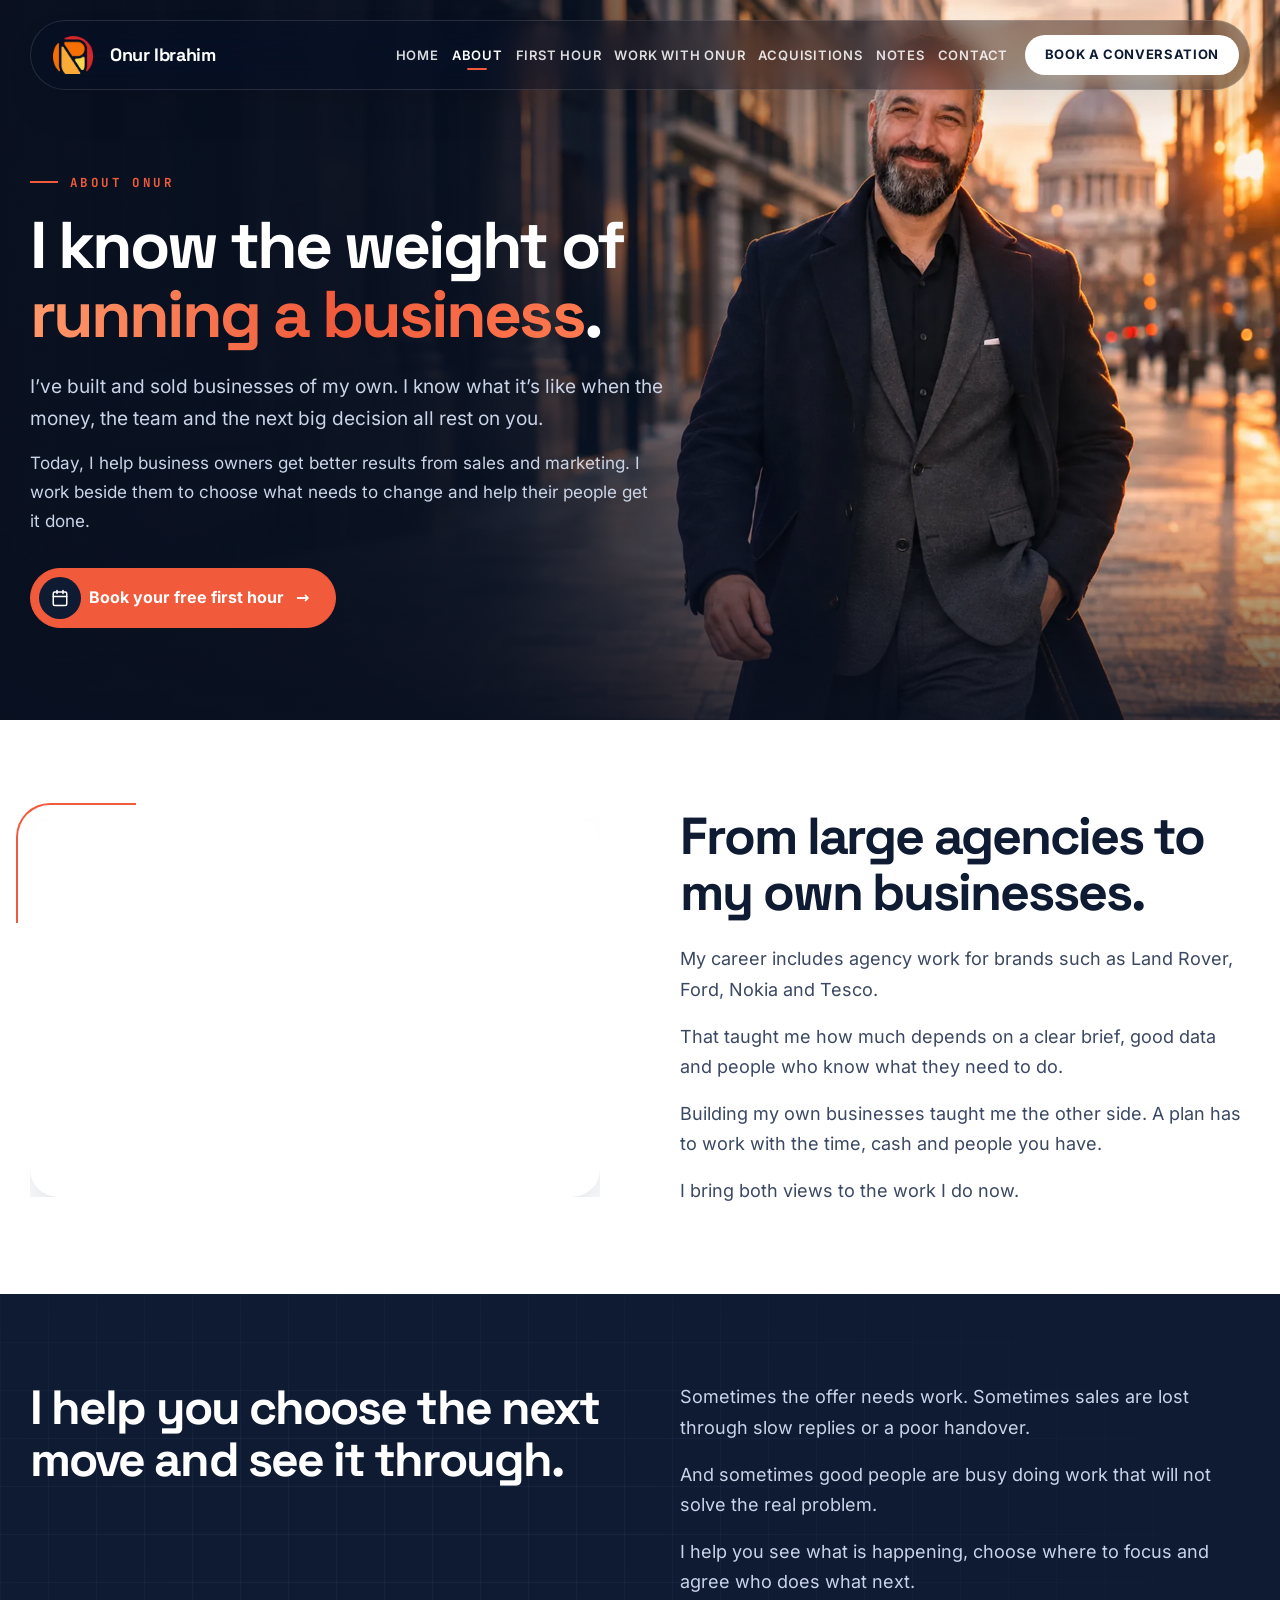
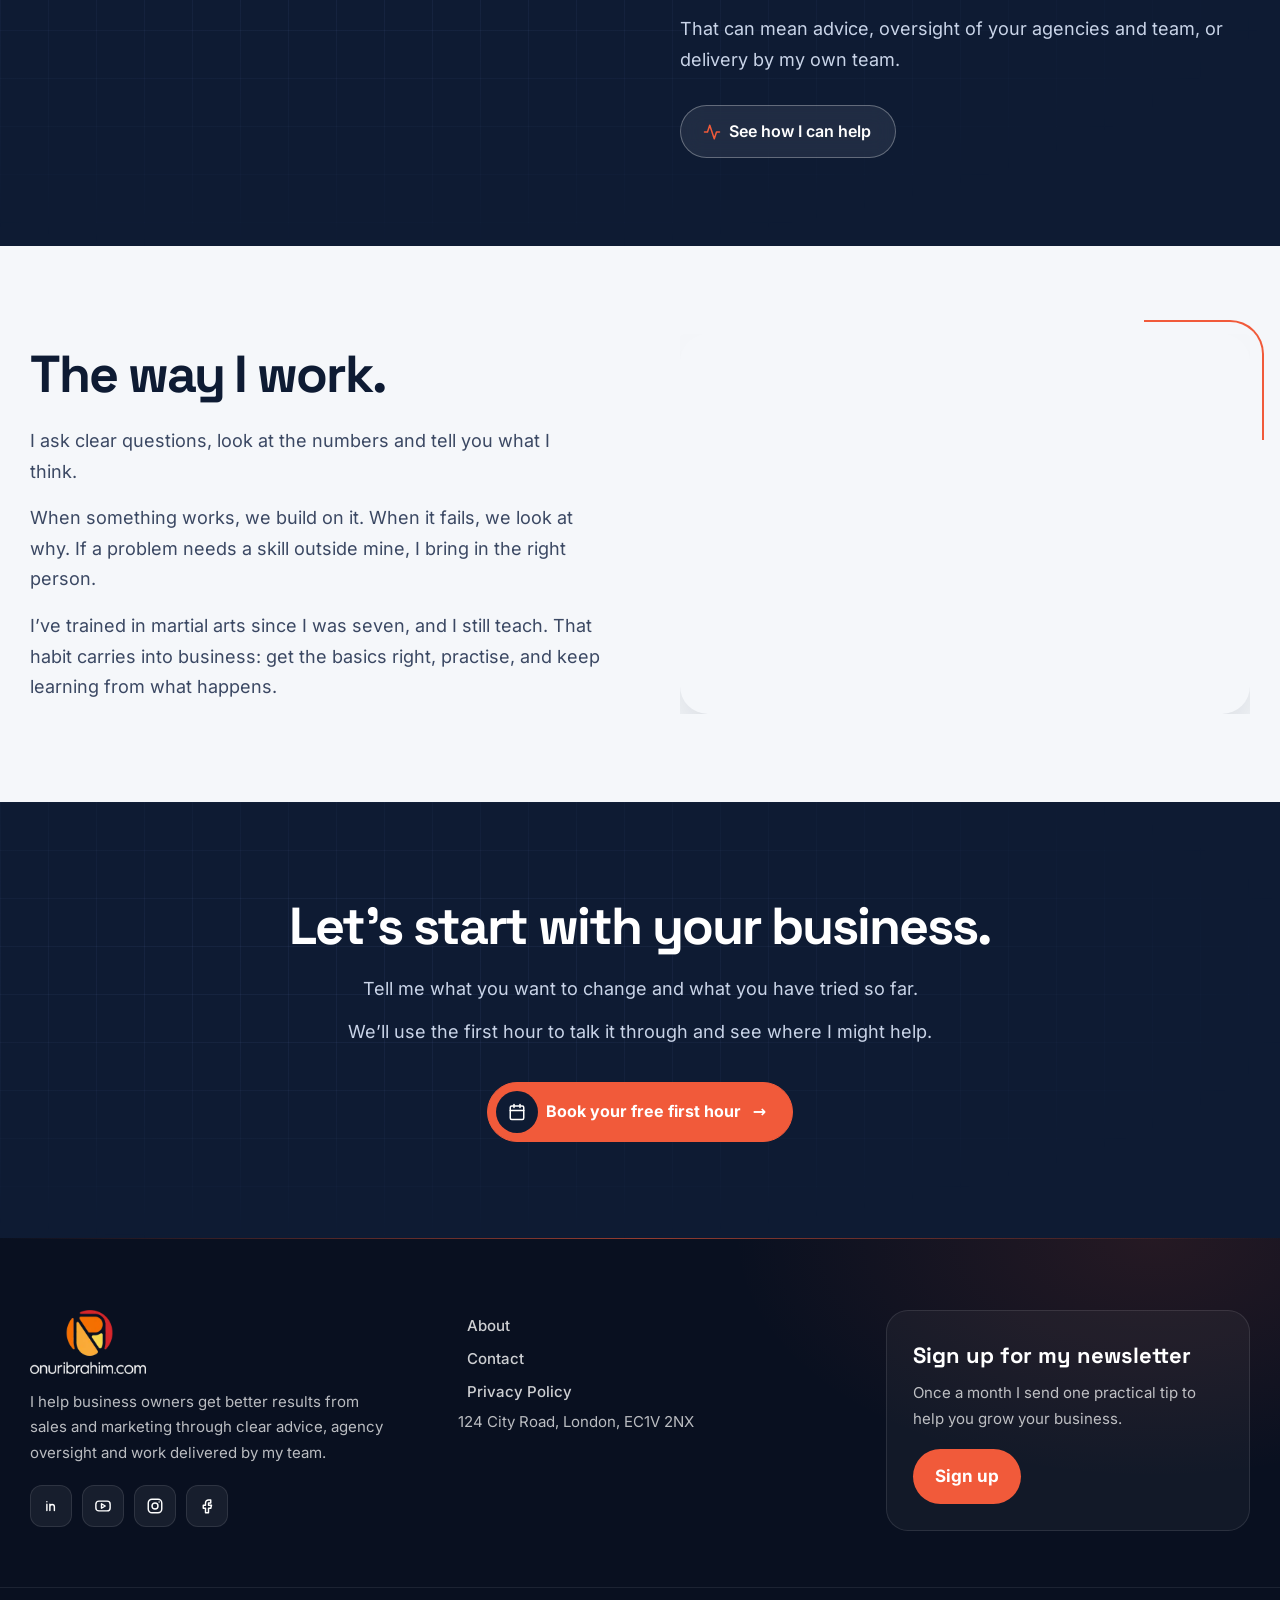
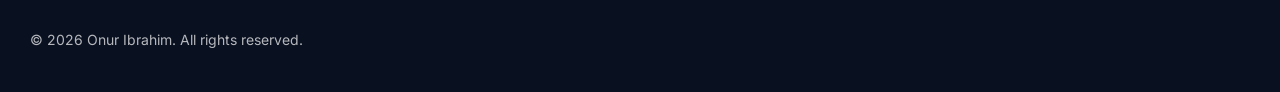
==== about-onur-ibrahim/index.html @ 87ef2ca2 "Onur Ibrahim website preview" ====
<!doctype html><html lang="en-US" prefix="og: https://ogp.me/ns#" class="no-js" itemtype="https://schema.org/WebPage" itemscope><head><meta charset="UTF-8"><meta name="viewport" content="width=device-width, initial-scale=1, minimum-scale=1"><link rel="preload" href="https://HamzaJaved2704.github.io/onur-ibrahim-preview/wp-content/plugins/site-design/fonts/spacegrotesk-latin.woff2" as="font" type="font/woff2" crossorigin><link rel="preload" href="https://HamzaJaved2704.github.io/onur-ibrahim-preview/wp-content/plugins/site-design/fonts/inter-latin.woff2" as="font" type="font/woff2" crossorigin><title>About Onur Ibrahim | Business Growth Support</title><meta name="description" content="Meet Onur Ibrahim. Business owner, adviser and martial arts teacher helping owners get more from sales, marketing and their teams."/><meta name="robots" content="noindex, nofollow"/><meta property="og:locale" content="en_US" /><meta property="og:type" content="article" /><meta property="og:title" content="About Onur Ibrahim | Business Growth Support" /><meta property="og:description" content="Meet Onur Ibrahim. Business owner, adviser and martial arts teacher helping owners get more from sales, marketing and their teams." /><meta property="og:url" content="https://HamzaJaved2704.github.io/onur-ibrahim-preview/about-onur-ibrahim/" /><meta property="og:site_name" content="Onur Ibrahim" /><meta property="og:updated_time" content="2026-11-01T18:50:43+00:00" /><meta property="og:image" content="https://HamzaJaved2704.github.io/onur-ibrahim-preview/wp-content/uploads/2026/11/onur-ibrahim-hero-5-city-walk-s.webp" /><meta property="og:image:width" content="1000" /><meta property="og:image:height" content="750" /><meta property="og:image:alt" content="Onur Ibrahim walking through the City of London" /><meta property="og:image:type" content="image/webp" /><meta property="article:published_time" content="2026-11-01T17:42:07+00:00" /><meta property="article:modified_time" content="2026-11-01T18:50:43+00:00" /><meta name="twitter:card" content="summary_large_image" /><meta name="twitter:title" content="About Onur Ibrahim | Business Growth Support" /><meta name="twitter:description" content="Meet Onur Ibrahim. Business owner, adviser and martial arts teacher helping owners get more from sales, marketing and their teams." /><meta name="twitter:image" content="https://HamzaJaved2704.github.io/onur-ibrahim-preview/wp-content/uploads/2026/11/onur-ibrahim-hero-5-city-walk-s.webp" /><meta name="twitter:label1" content="Time to read" /><meta name="twitter:data1" content="1 minute" /> <script type="application/ld+json" class="rank-math-schema">{"@context":"https://schema.org","@graph":[{"@type":["Person","Organization"],"@id":"https://HamzaJaved2704.github.io/onur-ibrahim-preview/#person","name":"Onur Ibrahim","logo":{"@type":"ImageObject","@id":"https://HamzaJaved2704.github.io/onur-ibrahim-preview/#logo","url":"https://HamzaJaved2704.github.io/onur-ibrahim-preview/wp-content/uploads/2026/11/onur-ibrahim-logo-mark-v2.webp","contentUrl":"https://HamzaJaved2704.github.io/onur-ibrahim-preview/wp-content/uploads/2026/11/onur-ibrahim-logo-mark-v2.webp","caption":"Onur Ibrahim","inLanguage":"en-US"},"image":{"@type":"ImageObject","@id":"https://HamzaJaved2704.github.io/onur-ibrahim-preview/#logo","url":"https://HamzaJaved2704.github.io/onur-ibrahim-preview/wp-content/uploads/2026/11/onur-ibrahim-logo-mark-v2.webp","contentUrl":"https://HamzaJaved2704.github.io/onur-ibrahim-preview/wp-content/uploads/2026/11/onur-ibrahim-logo-mark-v2.webp","caption":"Onur Ibrahim","inLanguage":"en-US"}},{"@type":"WebSite","@id":"https://HamzaJaved2704.github.io/onur-ibrahim-preview/#website","url":"https://HamzaJaved2704.github.io/onur-ibrahim-preview","name":"Onur Ibrahim","publisher":{"@id":"https://HamzaJaved2704.github.io/onur-ibrahim-preview/#person"},"inLanguage":"en-US"},{"@type":"ImageObject","@id":"https://HamzaJaved2704.github.io/onur-ibrahim-preview/wp-content/uploads/2026/11/onur-ibrahim-hero-5-city-walk-s.webp","url":"https://HamzaJaved2704.github.io/onur-ibrahim-preview/wp-content/uploads/2026/11/onur-ibrahim-hero-5-city-walk-s.webp","width":"200","height":"200","inLanguage":"en-US"},{"@type":"WebPage","@id":"https://HamzaJaved2704.github.io/onur-ibrahim-preview/about-onur-ibrahim/#webpage","url":"https://HamzaJaved2704.github.io/onur-ibrahim-preview/about-onur-ibrahim/","name":"About Onur Ibrahim | Business Growth Support","datePublished":"2026-11-01T17:42:07+00:00","dateModified":"2026-11-01T18:50:43+00:00","isPartOf":{"@id":"https://HamzaJaved2704.github.io/onur-ibrahim-preview/#website"},"primaryImageOfPage":{"@id":"https://HamzaJaved2704.github.io/onur-ibrahim-preview/wp-content/uploads/2026/11/onur-ibrahim-hero-5-city-walk-s.webp"},"inLanguage":"en-US"},{"@type":"Person","@id":"https://HamzaJaved2704.github.io/onur-ibrahim-preview/about-onur-ibrahim/#author","name":"Onur Ibrahim","image":{"@type":"ImageObject","@id":"https://secure.gravatar.com/avatar/fcddd9c8fc41febcfd208d0906c0f74843dc2c22024fe9f65a3c75e7bfa7cd2a?s=96&amp;d=mm&amp;r=g","url":"https://secure.gravatar.com/avatar/fcddd9c8fc41febcfd208d0906c0f74843dc2c22024fe9f65a3c75e7bfa7cd2a?s=96&amp;d=mm&amp;r=g","caption":"Onur Ibrahim","inLanguage":"en-US"},"sameAs":["https://HamzaJaved2704.github.io/onur-ibrahim-preview"]},{"@type":"Article","headline":"About Onur Ibrahim | Business Growth Support","keywords":"Onur Ibrahim","datePublished":"2026-11-01T17:42:07+00:00","dateModified":"2026-11-01T18:50:43+00:00","author":{"@id":"https://HamzaJaved2704.github.io/onur-ibrahim-preview/about-onur-ibrahim/#author","name":"Onur Ibrahim"},"publisher":{"@id":"https://HamzaJaved2704.github.io/onur-ibrahim-preview/#person"},"description":"Meet Onur Ibrahim. Business owner, adviser and martial arts teacher helping owners get more from sales, marketing and their teams.","name":"About Onur Ibrahim | Business Growth Support","@id":"https://HamzaJaved2704.github.io/onur-ibrahim-preview/about-onur-ibrahim/#richSnippet","isPartOf":{"@id":"https://HamzaJaved2704.github.io/onur-ibrahim-preview/about-onur-ibrahim/#webpage"},"image":{"@id":"https://HamzaJaved2704.github.io/onur-ibrahim-preview/wp-content/uploads/2026/11/onur-ibrahim-hero-5-city-walk-s.webp"},"inLanguage":"en-US","mainEntityOfPage":{"@id":"https://HamzaJaved2704.github.io/onur-ibrahim-preview/about-onur-ibrahim/#webpage"}}]}</script> <link rel="alternate" type="application/rss+xml" title="Onur Ibrahim &raquo; Feed" href="https://HamzaJaved2704.github.io/onur-ibrahim-preview/feed/" /><link rel="alternate" type="application/rss+xml" title="Onur Ibrahim &raquo; Comments Feed" href="https://HamzaJaved2704.github.io/onur-ibrahim-preview/comments/feed/" /><link rel="preload" as="image" href="https://HamzaJaved2704.github.io/onur-ibrahim-preview/wp-content/uploads/2026/11/onur-ibrahim-hero-5-city-walk.webp" media="(min-width: 1025px)" fetchpriority="high"> <script data-optimized="1" src="[data-uri]" defer></script> <link rel="alternate" title="oEmbed (JSON)" type="application/json+oembed" href="https://HamzaJaved2704.github.io/onur-ibrahim-preview/wp-json/oembed/1.0/embed?url=http%3A%2F%2Flocalhost%3A8089%2Fabout-onur-ibrahim%2F" /><link rel="alternate" title="oEmbed (XML)" type="text/xml+oembed" href="https://HamzaJaved2704.github.io/onur-ibrahim-preview/wp-json/oembed/1.0/embed?url=http%3A%2F%2Flocalhost%3A8089%2Fabout-onur-ibrahim%2F&#038;format=xml" /><link data-optimized="2" rel="stylesheet" href="https://HamzaJaved2704.github.io/onur-ibrahim-preview/wp-content/litespeed/css/58c6fa6666beb0a27ee2bcddc288dd27.css?ver=62c43" /><link rel="https://api.w.org/" href="https://HamzaJaved2704.github.io/onur-ibrahim-preview/wp-json/" /><link rel="alternate" title="JSON" type="application/json" href="https://HamzaJaved2704.github.io/onur-ibrahim-preview/wp-json/wp/v2/pages/7" /><link rel="icon" href="https://HamzaJaved2704.github.io/onur-ibrahim-preview/wp-content/uploads/2026/11/onur-ibrahim-site-icon-v2-150x150.png" sizes="32x32" /><link rel="icon" href="https://HamzaJaved2704.github.io/onur-ibrahim-preview/wp-content/uploads/2026/11/onur-ibrahim-site-icon-v2-300x300.png" sizes="192x192" /><link rel="apple-touch-icon" href="https://HamzaJaved2704.github.io/onur-ibrahim-preview/wp-content/uploads/2026/11/onur-ibrahim-site-icon-v2-300x300.png" /><meta name="msapplication-TileImage" content="https://HamzaJaved2704.github.io/onur-ibrahim-preview/wp-content/uploads/2026/11/onur-ibrahim-site-icon-v2-300x300.png" /></head><body class="wp-singular page-template-default page page-id-7 wp-custom-logo wp-embed-responsive wp-theme-kadence footer-on-bottom hide-focus-outline link-style-no-underline content-title-style-hide content-width-fullwidth content-style-unboxed content-vertical-padding-hide transparent-header mobile-transparent-header"><div id="wrapper" class="site wp-site-blocks">
<a class="skip-link screen-reader-text scroll-ignore" href="#main">Skip to content</a><header id="masthead" class="site-header" role="banner" itemtype="https://schema.org/WPHeader" itemscope><div id="main-header" class="site-header-wrap"><div class="site-header-inner-wrap"><div class="site-header-upper-wrap"><div class="site-header-upper-inner-wrap"><div class="site-main-header-wrap site-header-row-container site-header-focus-item site-header-row-layout-standard kadence-sticky-header" data-section="kadence_customizer_header_main" data-shrink="true" data-shrink-height="62" data-reveal-scroll-up="false"><div class="site-header-row-container-inner"><div class="site-container"><div class="site-main-header-inner-wrap site-header-row site-header-row-has-sides site-header-row-no-center"><div class="site-header-main-section-left site-header-section site-header-section-left"><div class="site-header-item site-header-focus-item" data-section="title_tagline"><div class="site-branding branding-layout-standard"><a class="brand has-logo-image" href="https://HamzaJaved2704.github.io/onur-ibrahim-preview/" rel="home"><img width="103" height="96" src="https://HamzaJaved2704.github.io/onur-ibrahim-preview/wp-content/uploads/2026/11/onur-ibrahim-logo-mark-v2.webp" class="custom-logo" alt="" decoding="async" /><div class="site-title-wrap"><p class="site-title">Onur Ibrahim</p></div></a></div></div></div><div class="site-header-main-section-right site-header-section site-header-section-right"><div class="site-header-item site-header-focus-item site-header-item-main-navigation header-navigation-layout-stretch-false header-navigation-layout-fill-stretch-false" data-section="kadence_customizer_primary_navigation"><nav id="site-navigation" class="main-navigation header-navigation hover-to-open nav--toggle-sub header-navigation-style-standard header-navigation-dropdown-animation-none" role="navigation" aria-label="Primary"><div class="primary-menu-container header-menu-container"><ul id="primary-menu" class="menu"><li id="menu-item-17" class="menu-item menu-item-type-post_type menu-item-object-page menu-item-home menu-item-17"><a href="https://HamzaJaved2704.github.io/onur-ibrahim-preview/">Home</a></li><li id="menu-item-18" class="menu-item menu-item-type-post_type menu-item-object-page current-menu-item page_item page-item-7 current_page_item menu-item-18"><a href="https://HamzaJaved2704.github.io/onur-ibrahim-preview/about-onur-ibrahim/" aria-current="page">About</a></li><li id="menu-item-19" class="menu-item menu-item-type-post_type menu-item-object-page menu-item-19"><a href="https://HamzaJaved2704.github.io/onur-ibrahim-preview/the-first-hour-with-onur-ibrahim/">First Hour</a></li><li id="menu-item-20" class="menu-item menu-item-type-post_type menu-item-object-page menu-item-20"><a href="https://HamzaJaved2704.github.io/onur-ibrahim-preview/work-with-onur-ibrahim/">Work With Onur</a></li><li id="menu-item-21" class="menu-item menu-item-type-post_type menu-item-object-page menu-item-21"><a href="https://HamzaJaved2704.github.io/onur-ibrahim-preview/acquisitions/">Acquisitions</a></li><li id="menu-item-22" class="menu-item menu-item-type-post_type menu-item-object-page menu-item-22"><a href="https://HamzaJaved2704.github.io/onur-ibrahim-preview/notes/">Notes</a></li><li id="menu-item-23" class="menu-item menu-item-type-post_type menu-item-object-page menu-item-23"><a href="https://HamzaJaved2704.github.io/onur-ibrahim-preview/contact-onur-ibrahim/">Contact</a></li></ul></div></nav></div><div class="site-header-item site-header-focus-item" data-section="kadence_customizer_header_button"><div class="header-button-wrap"><div class="header-button-inner-wrap"><a href="https://api.pingbean.com/widget/bookings/the-first-hour" target="_blank" rel="noopener noreferrer" class="button header-button button-size-custom button-style-filled">Book a conversation</a></div></div></div></div></div></div></div></div></div></div></div></div><div id="mobile-header" class="site-mobile-header-wrap"><div class="site-header-inner-wrap"><div class="site-header-upper-wrap"><div class="site-header-upper-inner-wrap"><div class="site-main-header-wrap site-header-focus-item site-header-row-layout-standard site-header-row-tablet-layout-default site-header-row-mobile-layout-default "><div class="site-header-row-container-inner"><div class="site-container"><div class="site-main-header-inner-wrap site-header-row site-header-row-has-sides site-header-row-no-center"><div class="site-header-main-section-left site-header-section site-header-section-left"><div class="site-header-item site-header-focus-item" data-section="title_tagline"><div class="site-branding mobile-site-branding branding-layout-standard branding-tablet-layout-standard branding-mobile-layout-standard"><a class="brand has-logo-image" href="https://HamzaJaved2704.github.io/onur-ibrahim-preview/" rel="home"><img width="103" height="96" src="https://HamzaJaved2704.github.io/onur-ibrahim-preview/wp-content/uploads/2026/11/onur-ibrahim-logo-mark-v2.webp" class="custom-logo" alt="" decoding="async" /><div class="site-title-wrap"><div class="site-title">Onur Ibrahim</div></div></a></div></div></div><div class="site-header-main-section-right site-header-section site-header-section-right"><div class="site-header-item site-header-focus-item site-header-item-navgation-popup-toggle" data-section="kadence_customizer_mobile_trigger"><div class="mobile-toggle-open-container">
<button id="mobile-toggle" class="menu-toggle-open drawer-toggle menu-toggle-style-default" aria-label="Open menu" data-toggle-target="#mobile-drawer" data-toggle-body-class="showing-popup-drawer-from-right" aria-expanded="false" data-set-focus=".menu-toggle-close"
>
<span class="menu-toggle-icon"><span class="kadence-svg-iconset"><svg aria-hidden="true" class="kadence-svg-icon kadence-menu-svg" fill="currentColor" version="1.1" xmlns="http://www.w3.org/2000/svg" width="24" height="24" viewBox="0 0 24 24"><title>Toggle Menu</title><path d="M3 13h18c0.552 0 1-0.448 1-1s-0.448-1-1-1h-18c-0.552 0-1 0.448-1 1s0.448 1 1 1zM3 7h18c0.552 0 1-0.448 1-1s-0.448-1-1-1h-18c-0.552 0-1 0.448-1 1s0.448 1 1 1zM3 19h18c0.552 0 1-0.448 1-1s-0.448-1-1-1h-18c-0.552 0-1 0.448-1 1s0.448 1 1 1z"></path>
</svg></span></span>
</button></div></div></div></div></div></div></div></div></div></div></div></header><main id="inner-wrap" class="wrap kt-clear" role="main"><div id="primary" class="content-area"><div class="content-container site-container"><div id="main" class="site-main"><div class="content-wrap"><article id="post-7" class="entry content-bg single-entry post-7 page type-page status-publish hentry"><div class="entry-content-wrap"><div class="entry-content single-content"><div class="kb-row-layout-wrap kb-row-layout-id7_32cbb9-f8 alignnone kt-row-has-bg oi-hero oi-page-hero wp-block-kadence-rowlayout"><div class="kt-row-layout-overlay kt-row-overlay-gradient"></div><div class="kt-row-column-wrap kt-has-1-columns kt-row-layout-equal kt-tab-layout-inherit kt-mobile-layout-row kt-row-valign-middle kb-theme-content-width"><div class="wp-block-kadence-column kadence-column7_68194c-2d"><div class="kt-inside-inner-col"><div class="kb-row-layout-wrap kb-row-layout-id7_557f45-4f alignnone wp-block-kadence-rowlayout"><div class="kt-row-column-wrap kt-has-2-columns kt-row-layout-left-golden kt-tab-layout-row kt-mobile-layout-row kt-row-valign-middle"><div class="wp-block-kadence-column kadence-column7_730ecb-03"><div class="kt-inside-inner-col"><p class="kt-adv-heading7_5b4b47-6f oi-kick wp-block-kadence-advancedheading" data-kb-block="kb-adv-heading7_5b4b47-6f">About Onur</p><h1 class="kt-adv-heading7_f70c5a-81 oi-h1 wp-block-kadence-advancedheading" data-kb-block="kb-adv-heading7_f70c5a-81">I know the weight of <mark class="kt-highlight">running a business</mark>.</h1><p class="oi-lead has-text-color wp-block-paragraph" style="color:#C9D4E8;margin-top:0px;margin-bottom:14px;font-size:19px">I&#8217;ve built and sold businesses of my own. I know what it&#8217;s like when the money, the team and the next big decision all rest on you.</p><p class="oi-lead has-text-color wp-block-paragraph" style="color:#C9D4E8;margin-top:0px;margin-bottom:0px;font-size:17px">Today, I help business owners get better results from sales and marketing. I work beside them to choose what needs to change and help their people get it done.</p><div class="wp-block-kadence-advancedbtn kb-buttons-wrap kb-btns7_0aa530-4e oi-btns"><a class="kb-button kt-button button kb-btn7_19d479-69 kt-btn-size-standard kt-btn-width-type-auto kb-btn-global-fill kt-btn-has-text-true kt-btn-has-svg-true oi-btn oi-btn-primary wp-block-kadence-singlebtn" href="https://api.pingbean.com/widget/bookings/the-first-hour" target="_blank" rel="noreferrer noopener"><span class="kb-svg-icon-wrap kb-svg-icon-fe_calendar kt-btn-icon-side-left"><svg viewBox="0 0 24 24"  fill="none" stroke="currentColor" stroke-width="2" stroke-linecap="round" stroke-linejoin="round" xmlns="http://www.w3.org/2000/svg"  aria-hidden="true"><rect x="3" y="4" width="18" height="18" rx="2" ry="2"/><line x1="16" y1="2" x2="16" y2="6"/><line x1="8" y1="2" x2="8" y2="6"/><line x1="3" y1="10" x2="21" y2="10"/></svg></span><span class="kt-btn-inner-text">Book your free first hour</span></a></div></div></div><div class="wp-block-kadence-column kadence-column7_8b7955-5f"><div class="kt-inside-inner-col"></div></div></div></div><div class="kb-row-layout-wrap kb-row-layout-id7_2488f2-ae alignnone kb-v-lg-hidden oi-stackpic wp-block-kadence-rowlayout"><div class="kt-row-column-wrap kt-has-1-columns kt-row-layout-equal kt-tab-layout-inherit kt-mobile-layout-row kt-row-valign-top"><div class="wp-block-kadence-column kadence-column7_56ad4c-2e"><div class="kt-inside-inner-col"><div class="wp-block-kadence-image kb-image7_761492-6d oi-photo"><figure class="aligncenter size-full is-resized"><img loading="lazy" decoding="async" src="https://HamzaJaved2704.github.io/onur-ibrahim-preview/wp-content/uploads/2026/11/onur-ibrahim-hero-5-city-walk-s.webp" alt="Onur Ibrahim walking through the City of London" class="kb-img wp-image-107" width="1000" height="750" srcset="https://HamzaJaved2704.github.io/onur-ibrahim-preview/wp-content/uploads/2026/11/onur-ibrahim-hero-5-city-walk-s.webp 1000w, https://HamzaJaved2704.github.io/onur-ibrahim-preview/wp-content/uploads/2026/11/onur-ibrahim-hero-5-city-walk-s-300x225.webp 300w, https://HamzaJaved2704.github.io/onur-ibrahim-preview/wp-content/uploads/2026/11/onur-ibrahim-hero-5-city-walk-s-768x576.webp 768w" sizes="auto, (max-width: 1000px) 100vw, 1000px" /></figure></div></div></div></div></div></div></div></div></div><div class="kb-row-layout-wrap kb-row-layout-id7_2ccc3e-1e alignnone kt-row-has-bg oi-about-agencies wp-block-kadence-rowlayout"><div class="kt-row-column-wrap kt-has-1-columns kt-row-layout-equal kt-tab-layout-inherit kt-mobile-layout-row kt-row-valign-top kb-theme-content-width"><div class="wp-block-kadence-column kadence-column7_478e2a-77"><div class="kt-inside-inner-col"><div class="kb-row-layout-wrap kb-row-layout-id7_5448a4-7c alignnone wp-block-kadence-rowlayout"><div class="kt-row-column-wrap kt-has-2-columns kt-row-layout-equal kt-tab-layout-row kt-mobile-layout-row kt-row-valign-middle"><div class="wp-block-kadence-column kadence-column7_381bf0-b1"><div class="kt-inside-inner-col"><div class="wp-block-kadence-image kb-image7_b3dd2d-4c oi-photo oi-frame"><figure class="aligncenter size-full is-resized"><img loading="lazy" decoding="async" src="https://HamzaJaved2704.github.io/onur-ibrahim-preview/wp-content/uploads/2026/11/onur-ibrahim-about-agencies.webp" alt="Onur Ibrahim reviewing campaign boards in an agency studio" class="kb-img wp-image-53" width="1400" height="933" srcset="https://HamzaJaved2704.github.io/onur-ibrahim-preview/wp-content/uploads/2026/11/onur-ibrahim-about-agencies.webp 1400w, https://HamzaJaved2704.github.io/onur-ibrahim-preview/wp-content/uploads/2026/11/onur-ibrahim-about-agencies-300x200.webp 300w, https://HamzaJaved2704.github.io/onur-ibrahim-preview/wp-content/uploads/2026/11/onur-ibrahim-about-agencies-1024x682.webp 1024w, https://HamzaJaved2704.github.io/onur-ibrahim-preview/wp-content/uploads/2026/11/onur-ibrahim-about-agencies-768x512.webp 768w" sizes="auto, (max-width: 1400px) 100vw, 1400px" /></figure></div></div></div><div class="wp-block-kadence-column kadence-column7_ef7cc8-4b"><div class="kt-inside-inner-col"><h2 class="kt-adv-heading7_c560ed-3d oi-h2 wp-block-kadence-advancedheading" data-kb-block="kb-adv-heading7_c560ed-3d">From large agencies to my own businesses.</h2><p class="wp-block-paragraph" style="margin-top:0px;margin-bottom:16px;font-size:18px">My career includes agency work for brands such as Land Rover, Ford, Nokia and Tesco.</p><p class="wp-block-paragraph" style="margin-top:0px;margin-bottom:16px;font-size:18px">That taught me how much depends on a clear brief, good data and people who know what they need to do.</p><p class="wp-block-paragraph" style="margin-top:0px;margin-bottom:16px;font-size:18px">Building my own businesses taught me the other side. A plan has to work with the time, cash and people you have.</p><p class="wp-block-paragraph" style="margin-top:0px;margin-bottom:0px;font-size:18px">I bring both views to the work I do now.</p></div></div></div></div></div></div></div></div><div class="kb-row-layout-wrap kb-row-layout-id7_31fab0-e6 alignnone kt-row-has-bg oi-about-next oi-dark wp-block-kadence-rowlayout"><div class="kt-row-column-wrap kt-has-1-columns kt-row-layout-equal kt-tab-layout-inherit kt-mobile-layout-row kt-row-valign-top kb-theme-content-width"><div class="wp-block-kadence-column kadence-column7_ba8451-d3"><div class="kt-inside-inner-col"><div class="kb-row-layout-wrap kb-row-layout-id7_d54a92-e2 alignnone wp-block-kadence-rowlayout"><div class="kt-row-column-wrap kt-has-2-columns kt-row-layout-equal kt-tab-layout-row kt-mobile-layout-row kt-row-valign-top"><div class="wp-block-kadence-column kadence-column7_cc6d80-e8"><div class="kt-inside-inner-col"><h2 class="kt-adv-heading7_9fe118-ff oi-h2 wp-block-kadence-advancedheading" data-kb-block="kb-adv-heading7_9fe118-ff">I help you choose the next move and see it through.</h2></div></div><div class="wp-block-kadence-column kadence-column7_c67798-18"><div class="kt-inside-inner-col"><p class="has-text-color wp-block-paragraph" style="color:#C9D4E8;margin-top:0px;margin-bottom:16px;font-size:18px">Sometimes the offer needs work. Sometimes sales are lost through slow replies or a poor handover.</p><p class="has-text-color wp-block-paragraph" style="color:#C9D4E8;margin-top:0px;margin-bottom:16px;font-size:18px">And sometimes good people are busy doing work that will not solve the real problem.</p><p class="has-text-color wp-block-paragraph" style="color:#C9D4E8;margin-top:0px;margin-bottom:16px;font-size:18px">I help you see what is happening, choose where to focus and agree who does what next.</p><p class="has-text-color wp-block-paragraph" style="color:#C9D4E8;margin-top:0px;margin-bottom:0px;font-size:18px">That can mean advice, oversight of your agencies and team, or delivery by my own team.</p><div class="wp-block-kadence-advancedbtn kb-buttons-wrap kb-btns7_591838-76 oi-btns"><a class="kb-button kt-button button kb-btn7_0ea6ab-4c kt-btn-size-standard kt-btn-width-type-auto kb-btn-global-fill kt-btn-has-text-true kt-btn-has-svg-true oi-btn oi-btn-ghost-dark wp-block-kadence-singlebtn" href="/onur-ibrahim-preview/work-with-onur-ibrahim/"><span class="kb-svg-icon-wrap kb-svg-icon-fe_activity kt-btn-icon-side-left"><svg viewBox="0 0 24 24"  fill="none" stroke="currentColor" stroke-width="2" stroke-linecap="round" stroke-linejoin="round" xmlns="http://www.w3.org/2000/svg"  aria-hidden="true"><polyline points="22 12 18 12 15 21 9 3 6 12 2 12"/></svg></span><span class="kt-btn-inner-text">See how I can help</span></a></div></div></div></div></div></div></div></div></div><div class="kb-row-layout-wrap kb-row-layout-id7_e9286e-24 alignnone kt-row-has-bg oi-about-way wp-block-kadence-rowlayout"><div class="kt-row-column-wrap kt-has-1-columns kt-row-layout-equal kt-tab-layout-inherit kt-mobile-layout-row kt-row-valign-top kb-theme-content-width"><div class="wp-block-kadence-column kadence-column7_7e6c3d-d9"><div class="kt-inside-inner-col"><div class="kb-row-layout-wrap kb-row-layout-id7_514b66-e2 alignnone wp-block-kadence-rowlayout"><div class="kt-row-column-wrap kt-has-2-columns kt-row-layout-equal kt-tab-layout-row kt-mobile-layout-row kt-row-valign-middle"><div class="wp-block-kadence-column kadence-column7_bf1c10-71"><div class="kt-inside-inner-col"><h2 class="kt-adv-heading7_ffd662-d8 oi-h2 wp-block-kadence-advancedheading" data-kb-block="kb-adv-heading7_ffd662-d8">The way I work.</h2><p class="wp-block-paragraph" style="margin-top:0px;margin-bottom:16px;font-size:18px">I ask clear questions, look at the numbers and tell you what I think.</p><p class="wp-block-paragraph" style="margin-top:0px;margin-bottom:16px;font-size:18px">When something works, we build on it. When it fails, we look at why. If a problem needs a skill outside mine, I bring in the right person.</p><p class="wp-block-paragraph" style="margin-top:0px;margin-bottom:0px;font-size:18px">I&#8217;ve trained in martial arts since I was seven, and I still teach. That habit carries into business: get the basics right, practise, and keep learning from what happens.</p></div></div><div class="wp-block-kadence-column kadence-column7_ff8592-8f"><div class="kt-inside-inner-col"><div class="wp-block-kadence-image kb-image7_cb1794-c2 oi-photo oi-frame oi-frame-r"><figure class="aligncenter size-full is-resized"><img loading="lazy" decoding="async" src="https://HamzaJaved2704.github.io/onur-ibrahim-preview/wp-content/uploads/2026/11/onur-ibrahim-about-martial-arts.webp" alt="Onur Ibrahim teaching a martial arts class" class="kb-img wp-image-54" width="1400" height="933" srcset="https://HamzaJaved2704.github.io/onur-ibrahim-preview/wp-content/uploads/2026/11/onur-ibrahim-about-martial-arts.webp 1400w, https://HamzaJaved2704.github.io/onur-ibrahim-preview/wp-content/uploads/2026/11/onur-ibrahim-about-martial-arts-300x200.webp 300w, https://HamzaJaved2704.github.io/onur-ibrahim-preview/wp-content/uploads/2026/11/onur-ibrahim-about-martial-arts-1024x682.webp 1024w, https://HamzaJaved2704.github.io/onur-ibrahim-preview/wp-content/uploads/2026/11/onur-ibrahim-about-martial-arts-768x512.webp 768w" sizes="auto, (max-width: 1400px) 100vw, 1400px" /></figure></div></div></div></div></div></div></div></div></div><div class="kb-row-layout-wrap kb-row-layout-id7_1715d5-6c alignnone kt-row-has-bg oi-cta oi-dark wp-block-kadence-rowlayout"><div class="kt-row-column-wrap kt-has-1-columns kt-row-layout-equal kt-tab-layout-inherit kt-mobile-layout-row kt-row-valign-top kb-theme-content-width"><div class="wp-block-kadence-column kadence-column7_9674b1-a8"><div class="kt-inside-inner-col"><h2 class="kt-adv-heading7_58d776-01 oi-h2 wp-block-kadence-advancedheading" data-kb-block="kb-adv-heading7_58d776-01">Let&#8217;s start with your business.</h2><p class="has-text-align-center oi-lead-c has-text-color wp-block-paragraph" style="color:#C9D4E8;margin-top:0px;margin-bottom:12px;font-size:18px">Tell me what you want to change and what you have tried so far.</p><p class="has-text-align-center oi-lead-c has-text-color wp-block-paragraph" style="color:#C9D4E8;margin-top:0px;margin-bottom:0px;font-size:18px">We&#8217;ll use the first hour to talk it through and see where I might help.</p><div class="wp-block-kadence-advancedbtn kb-buttons-wrap kb-btns7_d81f8c-8b oi-btns"><a class="kb-button kt-button button kb-btn7_9229cd-f1 kt-btn-size-standard kt-btn-width-type-auto kb-btn-global-fill kt-btn-has-text-true kt-btn-has-svg-true oi-btn oi-btn-primary wp-block-kadence-singlebtn" href="https://api.pingbean.com/widget/bookings/the-first-hour" target="_blank" rel="noreferrer noopener"><span class="kb-svg-icon-wrap kb-svg-icon-fe_calendar kt-btn-icon-side-left"><svg viewBox="0 0 24 24"  fill="none" stroke="currentColor" stroke-width="2" stroke-linecap="round" stroke-linejoin="round" xmlns="http://www.w3.org/2000/svg"  aria-hidden="true"><rect x="3" y="4" width="18" height="18" rx="2" ry="2"/><line x1="16" y1="2" x2="16" y2="6"/><line x1="8" y1="2" x2="8" y2="6"/><line x1="3" y1="10" x2="21" y2="10"/></svg></span><span class="kt-btn-inner-text">Book your free first hour</span></a></div></div></div></div></div></div></div></article></div></div></div></div></main><footer id="colophon" class="site-footer" role="contentinfo"><div class="site-footer-wrap"><div class="site-middle-footer-wrap site-footer-row-container site-footer-focus-item site-footer-row-layout-standard site-footer-row-tablet-layout-default site-footer-row-mobile-layout-default" data-section="kadence_customizer_footer_middle"><div class="site-footer-row-container-inner"><div class="site-container"><div class="site-middle-footer-inner-wrap site-footer-row site-footer-row-columns-3 site-footer-row-column-layout-left-golden site-footer-row-tablet-column-layout-row site-footer-row-mobile-column-layout-row ft-ro-dir-column ft-ro-collapse-normal ft-ro-t-dir-column ft-ro-m-dir-column ft-ro-lstyle-plain"><div class="site-footer-middle-section-1 site-footer-section footer-section-inner-items-1"><div class="footer-widget-area widget-area site-footer-focus-item footer-widget1 content-align-default content-tablet-align-default content-mobile-align-default content-valign-default content-tablet-valign-default content-mobile-valign-default" data-section="sidebar-widgets-footer1"><div class="footer-widget-area-inner site-info-inner"><section id="block-1000" class="widget widget_block widget_custom_html"><div class="oi-foot"><a class="oi-foot-brand" href="/onur-ibrahim-preview/"><img decoding="async" src="https://HamzaJaved2704.github.io/onur-ibrahim-preview/wp-content/plugins/site-design/assets/brand/logo-white.webp" width="116" height="64" alt="Onur Ibrahim" loading="lazy"></a><p>I help business owners get better results from sales and marketing through clear advice, agency oversight and work delivered by my team.</p><div class="oi-soc"><a href="https://www.linkedin.com/in/onuribrahim/" target="_blank" rel="noopener" aria-label="LinkedIn"><svg viewBox="0 0 24 24" fill="none" stroke="currentColor" stroke-width="1.9" stroke-linecap="round" stroke-linejoin="round" aria-hidden="true"><path d="M6.5 9.5V18M6.5 6.2v.1M10.5 18v-5a3 3 0 0 1 6 0v5M10.5 9.5V18"/></svg></a><a href="https://www.youtube.com/@Onur-Ibrahim" target="_blank" rel="noopener" aria-label="YouTube"><svg viewBox="0 0 24 24" fill="none" stroke="currentColor" stroke-width="1.9" stroke-linecap="round" stroke-linejoin="round" aria-hidden="true"><rect x="2.5" y="5.5" width="19" height="13" rx="4"/><path d="m10 9 5 3-5 3z"/></svg></a><a href="https://www.instagram.com/onuribrahim_official" target="_blank" rel="noopener" aria-label="Instagram"><svg viewBox="0 0 24 24" fill="none" stroke="currentColor" stroke-width="1.9" stroke-linecap="round" stroke-linejoin="round" aria-hidden="true"><rect x="3" y="3" width="18" height="18" rx="5"/><circle cx="12" cy="12" r="4"/><path d="M17.5 6.5v.1"/></svg></a><a href="https://www.facebook.com/Marketing.Life/" target="_blank" rel="noopener" aria-label="Facebook"><svg viewBox="0 0 24 24" fill="none" stroke="currentColor" stroke-width="1.9" stroke-linecap="round" stroke-linejoin="round" aria-hidden="true"><path d="M14 8h3V4h-3a4 4 0 0 0-4 4v3H7v4h3v6h4v-6h3l1-4h-4V8z"/></svg></a></div></div></section></div></div></div><div class="site-footer-middle-section-2 site-footer-section footer-section-inner-items-2"><div class="footer-widget-area widget-area site-footer-focus-item footer-navigation-wrap content-align-default content-tablet-align-default content-mobile-align-default content-valign-default content-tablet-valign-default content-mobile-valign-default footer-navigation-layout-stretch-false" data-section="kadence_customizer_footer_navigation"><div class="footer-widget-area-inner footer-navigation-inner"><nav id="footer-navigation" class="footer-navigation" role="navigation" aria-label="Footer"><div class="footer-menu-container"><ul id="footer-menu" class="menu"><li id="menu-item-24" class="menu-item menu-item-type-post_type menu-item-object-page current-menu-item page_item page-item-7 current_page_item menu-item-24"><a href="https://HamzaJaved2704.github.io/onur-ibrahim-preview/about-onur-ibrahim/" aria-current="page">About</a></li><li id="menu-item-25" class="menu-item menu-item-type-post_type menu-item-object-page menu-item-25"><a href="https://HamzaJaved2704.github.io/onur-ibrahim-preview/contact-onur-ibrahim/">Contact</a></li><li id="menu-item-26" class="menu-item menu-item-type-post_type menu-item-object-page menu-item-privacy-policy menu-item-26"><a rel="privacy-policy" href="https://HamzaJaved2704.github.io/onur-ibrahim-preview/privacy/">Privacy Policy</a></li></ul></div></nav></div></div><div class="footer-widget-area widget-area site-footer-focus-item footer-widget2 content-align-default content-tablet-align-default content-mobile-align-default content-valign-default content-tablet-valign-default content-mobile-valign-default" data-section="sidebar-widgets-footer2"><div class="footer-widget-area-inner site-info-inner"><section id="block-1001" class="widget widget_block widget_custom_html"><div class="oi-foot"><address class="oi-addr">124 City Road, London, EC1V 2NX</address></div></section></div></div></div><div class="site-footer-middle-section-3 site-footer-section footer-section-inner-items-1"><div class="footer-widget-area widget-area site-footer-focus-item footer-widget3 content-align-default content-tablet-align-default content-mobile-align-default content-valign-default content-tablet-valign-default content-mobile-valign-default" data-section="sidebar-widgets-footer3"><div class="footer-widget-area-inner site-info-inner"><section id="block-1002" class="widget widget_block widget_custom_html"><div class="oi-news"><p class="oi-news-h">Sign up for my newsletter</p><p>Once a month I send one practical tip to help you grow your business.</p><a class="oi-news-btn" href="/onur-ibrahim-preview/contact-onur-ibrahim/">Sign up</a></div></section></div></div></div></div></div></div></div><div class="site-bottom-footer-wrap site-footer-row-container site-footer-focus-item site-footer-row-layout-standard site-footer-row-tablet-layout-default site-footer-row-mobile-layout-default" data-section="kadence_customizer_footer_bottom"><div class="site-footer-row-container-inner"><div class="site-container"><div class="site-bottom-footer-inner-wrap site-footer-row site-footer-row-columns-1 site-footer-row-column-layout-row site-footer-row-tablet-column-layout-default site-footer-row-mobile-column-layout-row ft-ro-dir-row ft-ro-collapse-normal ft-ro-t-dir-default ft-ro-m-dir-default ft-ro-lstyle-plain"><div class="site-footer-bottom-section-1 site-footer-section footer-section-inner-items-1"><div class="footer-widget-area site-info site-footer-focus-item content-align-left content-tablet-align-left content-mobile-align-center content-valign-default content-tablet-valign-default content-mobile-valign-default" data-section="kadence_customizer_footer_html"><div class="footer-widget-area-inner site-info-inner"><div class="footer-html inner-link-style-normal"><div class="footer-html-inner"><p>© 2026 Onur Ibrahim. All rights reserved.</p></div></div></div></div></div></div></div></div></div></div></footer></div> <script data-optimized="1" src="[data-uri]" defer></script> <script type="speculationrules">{"prefetch":[{"source":"document","where":{"and":[{"href_matches":"/*"},{"not":{"href_matches":["/wp-*.php","/wp-admin/*","/wp-content/uploads/*","/wp-content/*","/wp-content/plugins/*","/wp-content/themes/kadence/*","/*\\?(.+)"]}},{"not":{"selector_matches":"a[rel~=\"nofollow\"]"}},{"not":{"selector_matches":".no-prefetch, .no-prefetch a"}}]},"eagerness":"conservative"}]}</script> <a id="kt-scroll-up" tabindex="-1" aria-hidden="true" aria-label="Scroll to top" href="#wrapper" class="kadence-scroll-to-top scroll-up-wrap scroll-ignore scroll-up-side-right scroll-up-style-filled vs-lg-true vs-md-true vs-sm-false"><span class="kadence-svg-iconset"><svg aria-hidden="true" class="kadence-svg-icon kadence-arrow-up-svg" fill="currentColor" version="1.1" xmlns="http://www.w3.org/2000/svg" width="24" height="24" viewBox="0 0 24 24"><title>Scroll to top</title><path d="M5.707 12.707l5.293-5.293v11.586c0 0.552 0.448 1 1 1s1-0.448 1-1v-11.586l5.293 5.293c0.391 0.391 1.024 0.391 1.414 0s0.391-1.024 0-1.414l-7-7c-0.092-0.092-0.202-0.166-0.324-0.217s-0.253-0.076-0.383-0.076c-0.256 0-0.512 0.098-0.707 0.293l-7 7c-0.391 0.391-0.391 1.024 0 1.414s1.024 0.391 1.414 0z"></path>
</svg></span></a><button id="kt-scroll-up-reader" href="#wrapper" aria-label="Scroll to top" class="kadence-scroll-to-top scroll-up-wrap scroll-ignore scroll-up-side-right scroll-up-style-filled vs-lg-true vs-md-true vs-sm-false"><span class="kadence-svg-iconset"><svg aria-hidden="true" class="kadence-svg-icon kadence-arrow-up-svg" fill="currentColor" version="1.1" xmlns="http://www.w3.org/2000/svg" width="24" height="24" viewBox="0 0 24 24"><title>Scroll to top</title><path d="M5.707 12.707l5.293-5.293v11.586c0 0.552 0.448 1 1 1s1-0.448 1-1v-11.586l5.293 5.293c0.391 0.391 1.024 0.391 1.414 0s0.391-1.024 0-1.414l-7-7c-0.092-0.092-0.202-0.166-0.324-0.217s-0.253-0.076-0.383-0.076c-0.256 0-0.512 0.098-0.707 0.293l-7 7c-0.391 0.391-0.391 1.024 0 1.414s1.024 0.391 1.414 0z"></path>
</svg></span></button><div id="mobile-drawer" class="popup-drawer popup-drawer-layout-sidepanel popup-drawer-animation-fade popup-drawer-side-right" data-drawer-target-string="#mobile-drawer"
><div class="drawer-overlay" data-drawer-target-string="#mobile-drawer"></div><div class="drawer-inner"><div class="drawer-header">
<button class="menu-toggle-close drawer-toggle" aria-label="Close menu"  data-toggle-target="#mobile-drawer" data-toggle-body-class="showing-popup-drawer-from-right" aria-expanded="false" data-set-focus=".menu-toggle-open"
>
<span class="toggle-close-bar"></span>
<span class="toggle-close-bar"></span>
</button></div><div class="drawer-content mobile-drawer-content content-align-left content-valign-top"><div class="site-header-item site-header-focus-item site-header-item-mobile-navigation mobile-navigation-layout-stretch-false" data-section="kadence_customizer_mobile_navigation"><nav id="mobile-site-navigation" class="mobile-navigation drawer-navigation drawer-navigation-parent-toggle-false" role="navigation" aria-label="Primary Mobile"><div class="mobile-menu-container drawer-menu-container"><ul id="mobile-menu" class="menu has-collapse-sub-nav"><li class="menu-item menu-item-type-post_type menu-item-object-page menu-item-home menu-item-17"><a href="https://HamzaJaved2704.github.io/onur-ibrahim-preview/">Home</a></li><li class="menu-item menu-item-type-post_type menu-item-object-page current-menu-item page_item page-item-7 current_page_item menu-item-18"><a href="https://HamzaJaved2704.github.io/onur-ibrahim-preview/about-onur-ibrahim/" aria-current="page">About</a></li><li class="menu-item menu-item-type-post_type menu-item-object-page menu-item-19"><a href="https://HamzaJaved2704.github.io/onur-ibrahim-preview/the-first-hour-with-onur-ibrahim/">First Hour</a></li><li class="menu-item menu-item-type-post_type menu-item-object-page menu-item-20"><a href="https://HamzaJaved2704.github.io/onur-ibrahim-preview/work-with-onur-ibrahim/">Work With Onur</a></li><li class="menu-item menu-item-type-post_type menu-item-object-page menu-item-21"><a href="https://HamzaJaved2704.github.io/onur-ibrahim-preview/acquisitions/">Acquisitions</a></li><li class="menu-item menu-item-type-post_type menu-item-object-page menu-item-22"><a href="https://HamzaJaved2704.github.io/onur-ibrahim-preview/notes/">Notes</a></li><li class="menu-item menu-item-type-post_type menu-item-object-page menu-item-23"><a href="https://HamzaJaved2704.github.io/onur-ibrahim-preview/contact-onur-ibrahim/">Contact</a></li></ul></div></nav></div><div class="site-header-item site-header-focus-item" data-section="kadence_customizer_mobile_button"><div class="mobile-header-button-wrap"><div class="mobile-header-button-inner-wrap"><a href="https://api.pingbean.com/widget/bookings/the-first-hour" target="_blank" rel="noopener noreferrer" class="button mobile-header-button button-size-medium button-style-filled">Book a conversation</a></div></div></div></div></div></div> <script data-optimized="1" id="kadence-navigation-js-extra" src="[data-uri]" defer></script> <script data-optimized="1" id="kadence-navigation-js" src="https://HamzaJaved2704.github.io/onur-ibrahim-preview/wp-content/litespeed/js/0e484a8337e575f90dd39ad41eda18cd.js?ver=55451" defer data-deferred="1"></script> </body></html>
<!-- Page optimized by LiteSpeed Cache @2026-11-01 19:38:31 -->

<!-- Page supported by LiteSpeed Cache 7.9.1 on 2026-11-01 19:38:31 -->
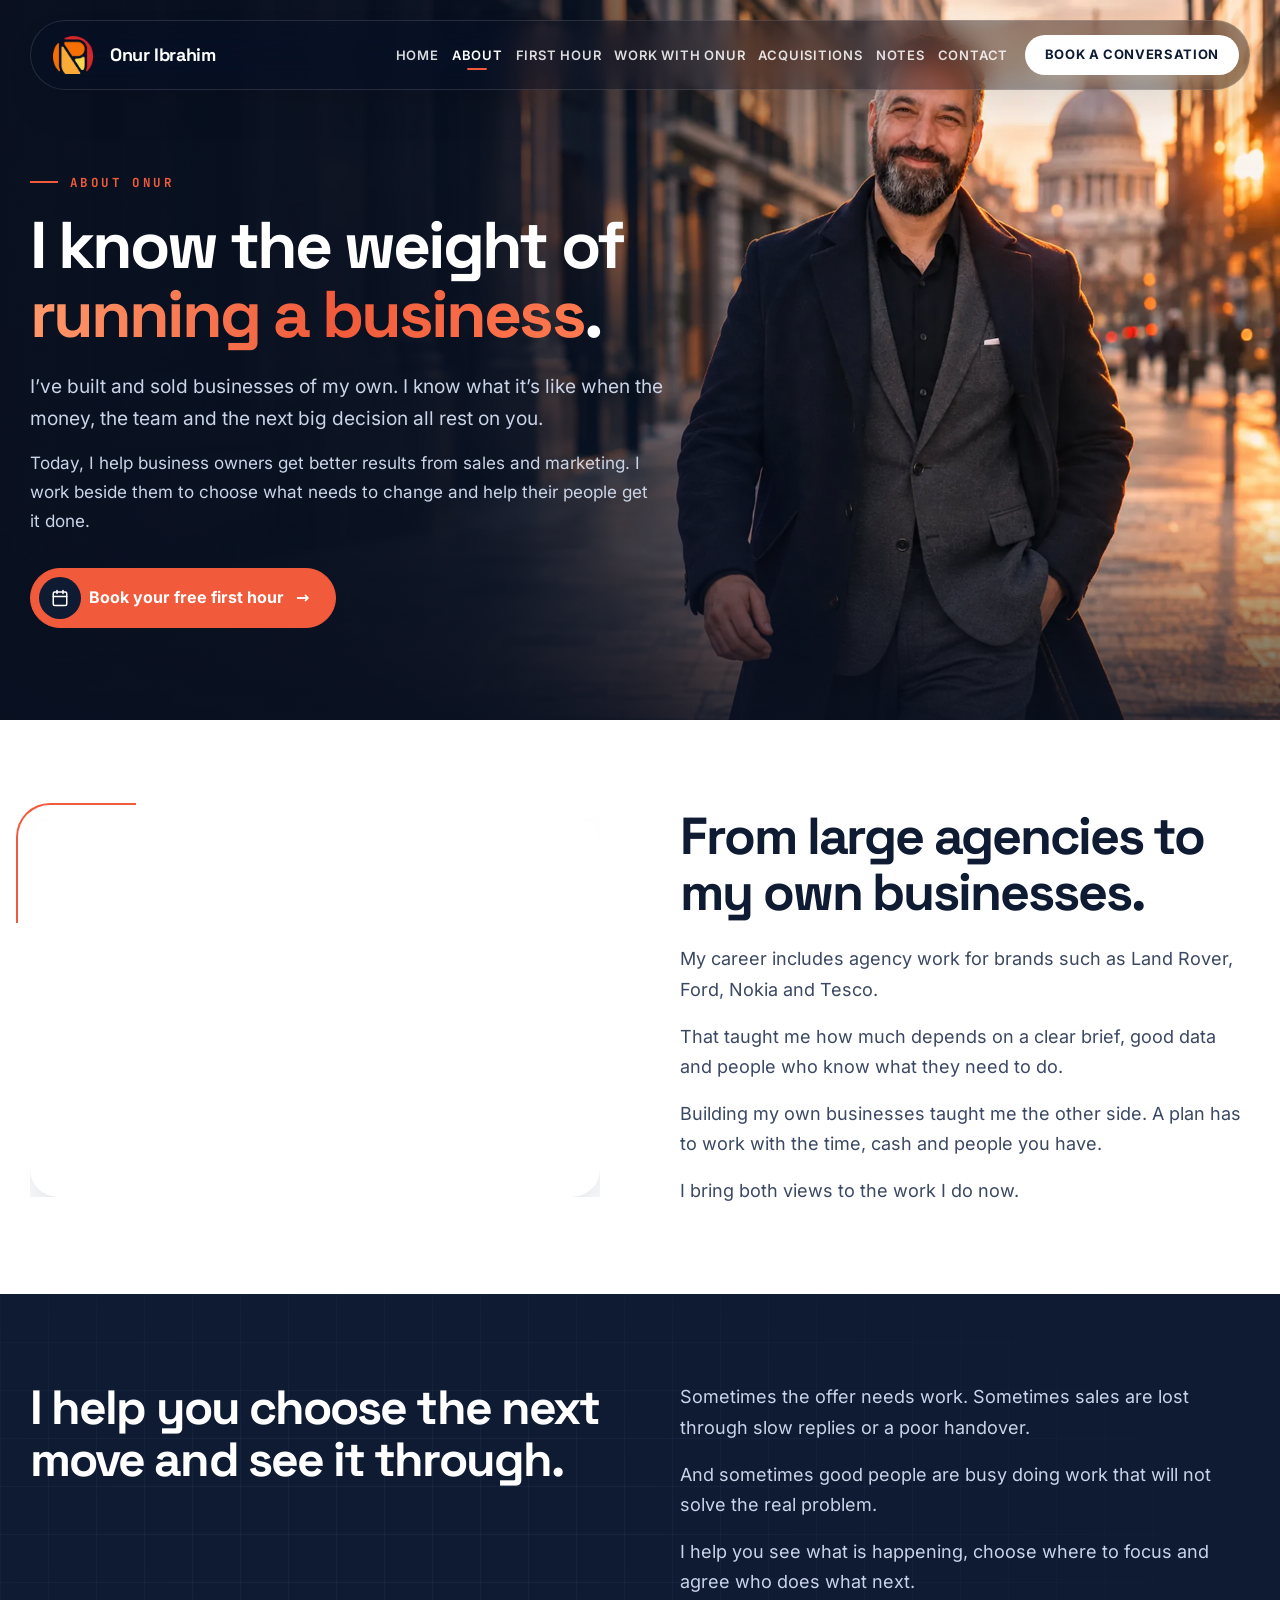
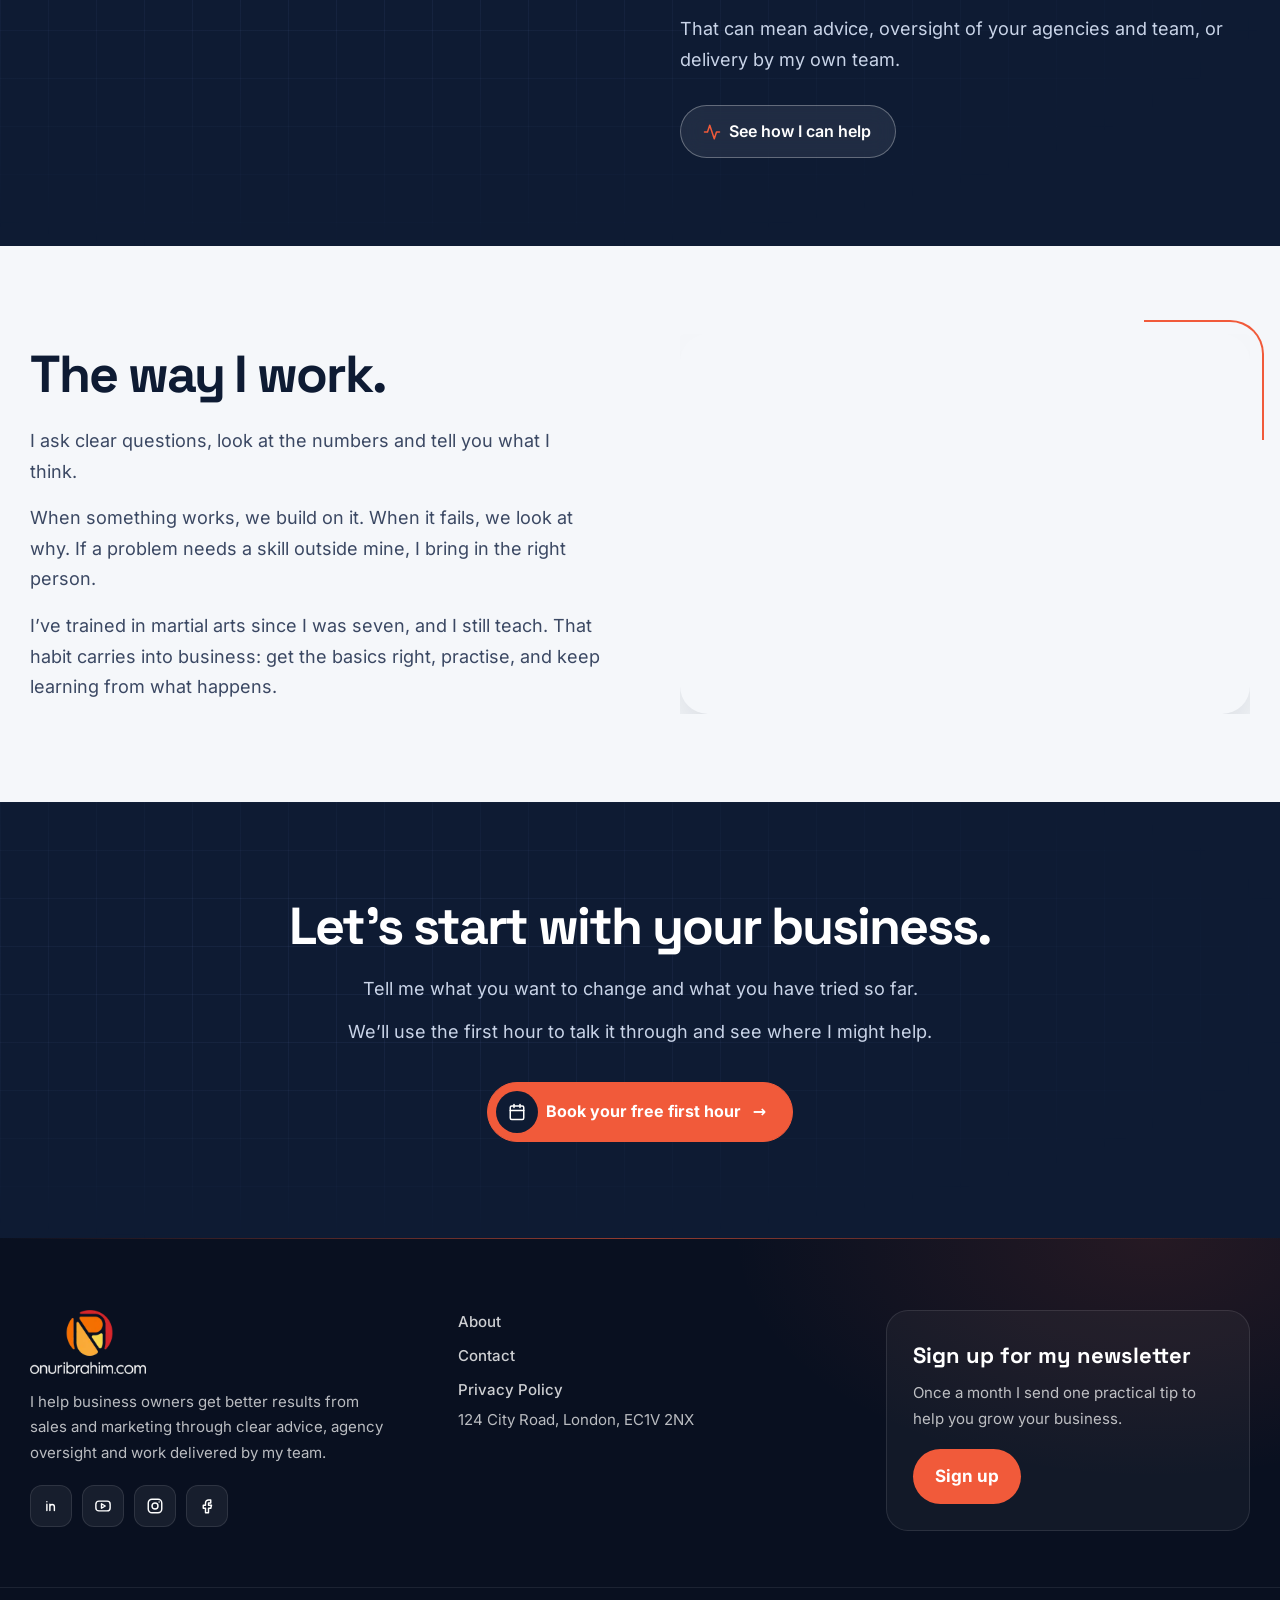
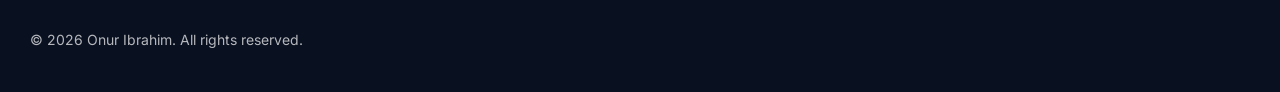
==== commit 871f692d: "Footer, menu, contact form, author box and related posts fixes" ====
--- a/about-onur-ibrahim/index.html
+++ b/about-onur-ibrahim/index.html
@@ -1,10 +1,10 @@
-<!doctype html><html lang="en-US" prefix="og: https://ogp.me/ns#" class="no-js" itemtype="https://schema.org/WebPage" itemscope><head><meta charset="UTF-8"><meta name="viewport" content="width=device-width, initial-scale=1, minimum-scale=1"><link rel="preload" href="https://HamzaJaved2704.github.io/onur-ibrahim-preview/wp-content/plugins/site-design/fonts/spacegrotesk-latin.woff2" as="font" type="font/woff2" crossorigin><link rel="preload" href="https://HamzaJaved2704.github.io/onur-ibrahim-preview/wp-content/plugins/site-design/fonts/inter-latin.woff2" as="font" type="font/woff2" crossorigin><title>About Onur Ibrahim | Business Growth Support</title><meta name="description" content="Meet Onur Ibrahim. Business owner, adviser and martial arts teacher helping owners get more from sales, marketing and their teams."/><meta name="robots" content="noindex, nofollow"/><meta property="og:locale" content="en_US" /><meta property="og:type" content="article" /><meta property="og:title" content="About Onur Ibrahim | Business Growth Support" /><meta property="og:description" content="Meet Onur Ibrahim. Business owner, adviser and martial arts teacher helping owners get more from sales, marketing and their teams." /><meta property="og:url" content="https://HamzaJaved2704.github.io/onur-ibrahim-preview/about-onur-ibrahim/" /><meta property="og:site_name" content="Onur Ibrahim" /><meta property="og:updated_time" content="2026-11-01T18:50:43+00:00" /><meta property="og:image" content="https://HamzaJaved2704.github.io/onur-ibrahim-preview/wp-content/uploads/2026/11/onur-ibrahim-hero-5-city-walk-s.webp" /><meta property="og:image:width" content="1000" /><meta property="og:image:height" content="750" /><meta property="og:image:alt" content="Onur Ibrahim walking through the City of London" /><meta property="og:image:type" content="image/webp" /><meta property="article:published_time" content="2026-11-01T17:42:07+00:00" /><meta property="article:modified_time" content="2026-11-01T18:50:43+00:00" /><meta name="twitter:card" content="summary_large_image" /><meta name="twitter:title" content="About Onur Ibrahim | Business Growth Support" /><meta name="twitter:description" content="Meet Onur Ibrahim. Business owner, adviser and martial arts teacher helping owners get more from sales, marketing and their teams." /><meta name="twitter:image" content="https://HamzaJaved2704.github.io/onur-ibrahim-preview/wp-content/uploads/2026/11/onur-ibrahim-hero-5-city-walk-s.webp" /><meta name="twitter:label1" content="Time to read" /><meta name="twitter:data1" content="1 minute" /> <script type="application/ld+json" class="rank-math-schema">{"@context":"https://schema.org","@graph":[{"@type":["Person","Organization"],"@id":"https://HamzaJaved2704.github.io/onur-ibrahim-preview/#person","name":"Onur Ibrahim","logo":{"@type":"ImageObject","@id":"https://HamzaJaved2704.github.io/onur-ibrahim-preview/#logo","url":"https://HamzaJaved2704.github.io/onur-ibrahim-preview/wp-content/uploads/2026/11/onur-ibrahim-logo-mark-v2.webp","contentUrl":"https://HamzaJaved2704.github.io/onur-ibrahim-preview/wp-content/uploads/2026/11/onur-ibrahim-logo-mark-v2.webp","caption":"Onur Ibrahim","inLanguage":"en-US"},"image":{"@type":"ImageObject","@id":"https://HamzaJaved2704.github.io/onur-ibrahim-preview/#logo","url":"https://HamzaJaved2704.github.io/onur-ibrahim-preview/wp-content/uploads/2026/11/onur-ibrahim-logo-mark-v2.webp","contentUrl":"https://HamzaJaved2704.github.io/onur-ibrahim-preview/wp-content/uploads/2026/11/onur-ibrahim-logo-mark-v2.webp","caption":"Onur Ibrahim","inLanguage":"en-US"}},{"@type":"WebSite","@id":"https://HamzaJaved2704.github.io/onur-ibrahim-preview/#website","url":"https://HamzaJaved2704.github.io/onur-ibrahim-preview","name":"Onur Ibrahim","publisher":{"@id":"https://HamzaJaved2704.github.io/onur-ibrahim-preview/#person"},"inLanguage":"en-US"},{"@type":"ImageObject","@id":"https://HamzaJaved2704.github.io/onur-ibrahim-preview/wp-content/uploads/2026/11/onur-ibrahim-hero-5-city-walk-s.webp","url":"https://HamzaJaved2704.github.io/onur-ibrahim-preview/wp-content/uploads/2026/11/onur-ibrahim-hero-5-city-walk-s.webp","width":"200","height":"200","inLanguage":"en-US"},{"@type":"WebPage","@id":"https://HamzaJaved2704.github.io/onur-ibrahim-preview/about-onur-ibrahim/#webpage","url":"https://HamzaJaved2704.github.io/onur-ibrahim-preview/about-onur-ibrahim/","name":"About Onur Ibrahim | Business Growth Support","datePublished":"2026-11-01T17:42:07+00:00","dateModified":"2026-11-01T18:50:43+00:00","isPartOf":{"@id":"https://HamzaJaved2704.github.io/onur-ibrahim-preview/#website"},"primaryImageOfPage":{"@id":"https://HamzaJaved2704.github.io/onur-ibrahim-preview/wp-content/uploads/2026/11/onur-ibrahim-hero-5-city-walk-s.webp"},"inLanguage":"en-US"},{"@type":"Person","@id":"https://HamzaJaved2704.github.io/onur-ibrahim-preview/about-onur-ibrahim/#author","name":"Onur Ibrahim","image":{"@type":"ImageObject","@id":"https://secure.gravatar.com/avatar/fcddd9c8fc41febcfd208d0906c0f74843dc2c22024fe9f65a3c75e7bfa7cd2a?s=96&amp;d=mm&amp;r=g","url":"https://secure.gravatar.com/avatar/fcddd9c8fc41febcfd208d0906c0f74843dc2c22024fe9f65a3c75e7bfa7cd2a?s=96&amp;d=mm&amp;r=g","caption":"Onur Ibrahim","inLanguage":"en-US"},"sameAs":["https://HamzaJaved2704.github.io/onur-ibrahim-preview"]},{"@type":"Article","headline":"About Onur Ibrahim | Business Growth Support","keywords":"Onur Ibrahim","datePublished":"2026-11-01T17:42:07+00:00","dateModified":"2026-11-01T18:50:43+00:00","author":{"@id":"https://HamzaJaved2704.github.io/onur-ibrahim-preview/about-onur-ibrahim/#author","name":"Onur Ibrahim"},"publisher":{"@id":"https://HamzaJaved2704.github.io/onur-ibrahim-preview/#person"},"description":"Meet Onur Ibrahim. Business owner, adviser and martial arts teacher helping owners get more from sales, marketing and their teams.","name":"About Onur Ibrahim | Business Growth Support","@id":"https://HamzaJaved2704.github.io/onur-ibrahim-preview/about-onur-ibrahim/#richSnippet","isPartOf":{"@id":"https://HamzaJaved2704.github.io/onur-ibrahim-preview/about-onur-ibrahim/#webpage"},"image":{"@id":"https://HamzaJaved2704.github.io/onur-ibrahim-preview/wp-content/uploads/2026/11/onur-ibrahim-hero-5-city-walk-s.webp"},"inLanguage":"en-US","mainEntityOfPage":{"@id":"https://HamzaJaved2704.github.io/onur-ibrahim-preview/about-onur-ibrahim/#webpage"}}]}</script> <link rel="alternate" type="application/rss+xml" title="Onur Ibrahim &raquo; Feed" href="https://HamzaJaved2704.github.io/onur-ibrahim-preview/feed/" /><link rel="alternate" type="application/rss+xml" title="Onur Ibrahim &raquo; Comments Feed" href="https://HamzaJaved2704.github.io/onur-ibrahim-preview/comments/feed/" /><link rel="preload" as="image" href="https://HamzaJaved2704.github.io/onur-ibrahim-preview/wp-content/uploads/2026/11/onur-ibrahim-hero-5-city-walk.webp" media="(min-width: 1025px)" fetchpriority="high"> <script data-optimized="1" src="[data-uri]" defer></script> <link rel="alternate" title="oEmbed (JSON)" type="application/json+oembed" href="https://HamzaJaved2704.github.io/onur-ibrahim-preview/wp-json/oembed/1.0/embed?url=http%3A%2F%2Flocalhost%3A8089%2Fabout-onur-ibrahim%2F" /><link rel="alternate" title="oEmbed (XML)" type="text/xml+oembed" href="https://HamzaJaved2704.github.io/onur-ibrahim-preview/wp-json/oembed/1.0/embed?url=http%3A%2F%2Flocalhost%3A8089%2Fabout-onur-ibrahim%2F&#038;format=xml" /><link data-optimized="2" rel="stylesheet" href="https://HamzaJaved2704.github.io/onur-ibrahim-preview/wp-content/litespeed/css/58c6fa6666beb0a27ee2bcddc288dd27.css?ver=62c43" /><link rel="https://api.w.org/" href="https://HamzaJaved2704.github.io/onur-ibrahim-preview/wp-json/" /><link rel="alternate" title="JSON" type="application/json" href="https://HamzaJaved2704.github.io/onur-ibrahim-preview/wp-json/wp/v2/pages/7" /><link rel="icon" href="https://HamzaJaved2704.github.io/onur-ibrahim-preview/wp-content/uploads/2026/11/onur-ibrahim-site-icon-v2-150x150.png" sizes="32x32" /><link rel="icon" href="https://HamzaJaved2704.github.io/onur-ibrahim-preview/wp-content/uploads/2026/11/onur-ibrahim-site-icon-v2-300x300.png" sizes="192x192" /><link rel="apple-touch-icon" href="https://HamzaJaved2704.github.io/onur-ibrahim-preview/wp-content/uploads/2026/11/onur-ibrahim-site-icon-v2-300x300.png" /><meta name="msapplication-TileImage" content="https://HamzaJaved2704.github.io/onur-ibrahim-preview/wp-content/uploads/2026/11/onur-ibrahim-site-icon-v2-300x300.png" /></head><body class="wp-singular page-template-default page page-id-7 wp-custom-logo wp-embed-responsive wp-theme-kadence footer-on-bottom hide-focus-outline link-style-no-underline content-title-style-hide content-width-fullwidth content-style-unboxed content-vertical-padding-hide transparent-header mobile-transparent-header"><div id="wrapper" class="site wp-site-blocks">
+<!doctype html><html lang="en-US" prefix="og: https://ogp.me/ns#" class="no-js" itemtype="https://schema.org/WebPage" itemscope><head><meta charset="UTF-8"><meta name="viewport" content="width=device-width, initial-scale=1, minimum-scale=1"><link rel="preload" href="https://HamzaJaved2704.github.io/onur-ibrahim-preview/wp-content/plugins/site-design/fonts/spacegrotesk-latin.woff2" as="font" type="font/woff2" crossorigin><link rel="preload" href="https://HamzaJaved2704.github.io/onur-ibrahim-preview/wp-content/plugins/site-design/fonts/inter-latin.woff2" as="font" type="font/woff2" crossorigin><title>About Onur Ibrahim | Business Growth Support</title><meta name="description" content="Meet Onur Ibrahim. Business owner, adviser and martial arts teacher helping owners get more from sales, marketing and their teams."/><meta name="robots" content="noindex, nofollow"/><meta property="og:locale" content="en_US" /><meta property="og:type" content="article" /><meta property="og:title" content="About Onur Ibrahim | Business Growth Support" /><meta property="og:description" content="Meet Onur Ibrahim. Business owner, adviser and martial arts teacher helping owners get more from sales, marketing and their teams." /><meta property="og:url" content="https://HamzaJaved2704.github.io/onur-ibrahim-preview/about-onur-ibrahim/" /><meta property="og:site_name" content="Onur Ibrahim" /><meta property="og:updated_time" content="2026-11-01T18:50:43+00:00" /><meta property="og:image" content="https://HamzaJaved2704.github.io/onur-ibrahim-preview/wp-content/uploads/2026/11/onur-ibrahim-hero-5-city-walk-s.webp" /><meta property="og:image:width" content="1000" /><meta property="og:image:height" content="750" /><meta property="og:image:alt" content="Onur Ibrahim walking through the City of London" /><meta property="og:image:type" content="image/webp" /><meta property="article:published_time" content="2026-11-01T17:42:07+00:00" /><meta property="article:modified_time" content="2026-11-01T18:50:43+00:00" /><meta name="twitter:card" content="summary_large_image" /><meta name="twitter:title" content="About Onur Ibrahim | Business Growth Support" /><meta name="twitter:description" content="Meet Onur Ibrahim. Business owner, adviser and martial arts teacher helping owners get more from sales, marketing and their teams." /><meta name="twitter:image" content="https://HamzaJaved2704.github.io/onur-ibrahim-preview/wp-content/uploads/2026/11/onur-ibrahim-hero-5-city-walk-s.webp" /><meta name="twitter:label1" content="Time to read" /><meta name="twitter:data1" content="1 minute" /> <script type="application/ld+json" class="rank-math-schema">{"@context":"https://schema.org","@graph":[{"@type":["Person","Organization"],"@id":"https://HamzaJaved2704.github.io/onur-ibrahim-preview/#person","name":"Onur Ibrahim","logo":{"@type":"ImageObject","@id":"https://HamzaJaved2704.github.io/onur-ibrahim-preview/#logo","url":"https://HamzaJaved2704.github.io/onur-ibrahim-preview/wp-content/uploads/2026/11/onur-ibrahim-logo-mark-v2.webp","contentUrl":"https://HamzaJaved2704.github.io/onur-ibrahim-preview/wp-content/uploads/2026/11/onur-ibrahim-logo-mark-v2.webp","caption":"Onur Ibrahim","inLanguage":"en-US"},"image":{"@type":"ImageObject","@id":"https://HamzaJaved2704.github.io/onur-ibrahim-preview/#logo","url":"https://HamzaJaved2704.github.io/onur-ibrahim-preview/wp-content/uploads/2026/11/onur-ibrahim-logo-mark-v2.webp","contentUrl":"https://HamzaJaved2704.github.io/onur-ibrahim-preview/wp-content/uploads/2026/11/onur-ibrahim-logo-mark-v2.webp","caption":"Onur Ibrahim","inLanguage":"en-US"}},{"@type":"WebSite","@id":"https://HamzaJaved2704.github.io/onur-ibrahim-preview/#website","url":"https://HamzaJaved2704.github.io/onur-ibrahim-preview","name":"Onur Ibrahim","publisher":{"@id":"https://HamzaJaved2704.github.io/onur-ibrahim-preview/#person"},"inLanguage":"en-US"},{"@type":"ImageObject","@id":"https://HamzaJaved2704.github.io/onur-ibrahim-preview/wp-content/uploads/2026/11/onur-ibrahim-hero-5-city-walk-s.webp","url":"https://HamzaJaved2704.github.io/onur-ibrahim-preview/wp-content/uploads/2026/11/onur-ibrahim-hero-5-city-walk-s.webp","width":"200","height":"200","inLanguage":"en-US"},{"@type":"WebPage","@id":"https://HamzaJaved2704.github.io/onur-ibrahim-preview/about-onur-ibrahim/#webpage","url":"https://HamzaJaved2704.github.io/onur-ibrahim-preview/about-onur-ibrahim/","name":"About Onur Ibrahim | Business Growth Support","datePublished":"2026-11-01T17:42:07+00:00","dateModified":"2026-11-01T18:50:43+00:00","isPartOf":{"@id":"https://HamzaJaved2704.github.io/onur-ibrahim-preview/#website"},"primaryImageOfPage":{"@id":"https://HamzaJaved2704.github.io/onur-ibrahim-preview/wp-content/uploads/2026/11/onur-ibrahim-hero-5-city-walk-s.webp"},"inLanguage":"en-US"},{"@type":"Person","@id":"https://HamzaJaved2704.github.io/onur-ibrahim-preview/about-onur-ibrahim/#author","name":"Onur Ibrahim","image":{"@type":"ImageObject","@id":"https://HamzaJaved2704.github.io/onur-ibrahim-preview/wp-content/plugins/site-design/assets/brand/onur-avatar.webp","url":"https://HamzaJaved2704.github.io/onur-ibrahim-preview/wp-content/plugins/site-design/assets/brand/onur-avatar.webp","caption":"Onur Ibrahim","inLanguage":"en-US"},"sameAs":["https://HamzaJaved2704.github.io/onur-ibrahim-preview"]},{"@type":"Article","headline":"About Onur Ibrahim | Business Growth Support","keywords":"Onur Ibrahim","datePublished":"2026-11-01T17:42:07+00:00","dateModified":"2026-11-01T18:50:43+00:00","author":{"@id":"https://HamzaJaved2704.github.io/onur-ibrahim-preview/about-onur-ibrahim/#author","name":"Onur Ibrahim"},"publisher":{"@id":"https://HamzaJaved2704.github.io/onur-ibrahim-preview/#person"},"description":"Meet Onur Ibrahim. Business owner, adviser and martial arts teacher helping owners get more from sales, marketing and their teams.","name":"About Onur Ibrahim | Business Growth Support","@id":"https://HamzaJaved2704.github.io/onur-ibrahim-preview/about-onur-ibrahim/#richSnippet","isPartOf":{"@id":"https://HamzaJaved2704.github.io/onur-ibrahim-preview/about-onur-ibrahim/#webpage"},"image":{"@id":"https://HamzaJaved2704.github.io/onur-ibrahim-preview/wp-content/uploads/2026/11/onur-ibrahim-hero-5-city-walk-s.webp"},"inLanguage":"en-US","mainEntityOfPage":{"@id":"https://HamzaJaved2704.github.io/onur-ibrahim-preview/about-onur-ibrahim/#webpage"}}]}</script> <link rel="alternate" type="application/rss+xml" title="Onur Ibrahim &raquo; Feed" href="https://HamzaJaved2704.github.io/onur-ibrahim-preview/feed/" /><link rel="alternate" type="application/rss+xml" title="Onur Ibrahim &raquo; Comments Feed" href="https://HamzaJaved2704.github.io/onur-ibrahim-preview/comments/feed/" /><link rel="preload" as="image" href="https://HamzaJaved2704.github.io/onur-ibrahim-preview/wp-content/uploads/2026/11/onur-ibrahim-hero-5-city-walk.webp" media="(min-width: 1025px)" fetchpriority="high"> <script data-optimized="1" src="[data-uri]" defer></script> <link rel="alternate" title="oEmbed (JSON)" type="application/json+oembed" href="https://HamzaJaved2704.github.io/onur-ibrahim-preview/wp-json/oembed/1.0/embed?url=http%3A%2F%2Flocalhost%3A8089%2Fabout-onur-ibrahim%2F" /><link rel="alternate" title="oEmbed (XML)" type="text/xml+oembed" href="https://HamzaJaved2704.github.io/onur-ibrahim-preview/wp-json/oembed/1.0/embed?url=http%3A%2F%2Flocalhost%3A8089%2Fabout-onur-ibrahim%2F&#038;format=xml" /><link data-optimized="2" rel="stylesheet" href="https://HamzaJaved2704.github.io/onur-ibrahim-preview/wp-content/litespeed/css/bea04a6fe44bebd9d4746ea05460a6dd.css?ver=62c43" /><link rel="https://api.w.org/" href="https://HamzaJaved2704.github.io/onur-ibrahim-preview/wp-json/" /><link rel="alternate" title="JSON" type="application/json" href="https://HamzaJaved2704.github.io/onur-ibrahim-preview/wp-json/wp/v2/pages/7" /><link rel="icon" href="https://HamzaJaved2704.github.io/onur-ibrahim-preview/wp-content/uploads/2026/11/onur-ibrahim-site-icon-v2-150x150.png" sizes="32x32" /><link rel="icon" href="https://HamzaJaved2704.github.io/onur-ibrahim-preview/wp-content/uploads/2026/11/onur-ibrahim-site-icon-v2-300x300.png" sizes="192x192" /><link rel="apple-touch-icon" href="https://HamzaJaved2704.github.io/onur-ibrahim-preview/wp-content/uploads/2026/11/onur-ibrahim-site-icon-v2-300x300.png" /><meta name="msapplication-TileImage" content="https://HamzaJaved2704.github.io/onur-ibrahim-preview/wp-content/uploads/2026/11/onur-ibrahim-site-icon-v2-300x300.png" /></head><body class="wp-singular page-template-default page page-id-7 wp-custom-logo wp-embed-responsive wp-theme-kadence footer-on-bottom hide-focus-outline link-style-no-underline content-title-style-hide content-width-fullwidth content-style-unboxed content-vertical-padding-hide transparent-header mobile-transparent-header"><div id="wrapper" class="site wp-site-blocks">
 <a class="skip-link screen-reader-text scroll-ignore" href="#main">Skip to content</a><header id="masthead" class="site-header" role="banner" itemtype="https://schema.org/WPHeader" itemscope><div id="main-header" class="site-header-wrap"><div class="site-header-inner-wrap"><div class="site-header-upper-wrap"><div class="site-header-upper-inner-wrap"><div class="site-main-header-wrap site-header-row-container site-header-focus-item site-header-row-layout-standard kadence-sticky-header" data-section="kadence_customizer_header_main" data-shrink="true" data-shrink-height="62" data-reveal-scroll-up="false"><div class="site-header-row-container-inner"><div class="site-container"><div class="site-main-header-inner-wrap site-header-row site-header-row-has-sides site-header-row-no-center"><div class="site-header-main-section-left site-header-section site-header-section-left"><div class="site-header-item site-header-focus-item" data-section="title_tagline"><div class="site-branding branding-layout-standard"><a class="brand has-logo-image" href="https://HamzaJaved2704.github.io/onur-ibrahim-preview/" rel="home"><img width="103" height="96" src="https://HamzaJaved2704.github.io/onur-ibrahim-preview/wp-content/uploads/2026/11/onur-ibrahim-logo-mark-v2.webp" class="custom-logo" alt="" decoding="async" /><div class="site-title-wrap"><p class="site-title">Onur Ibrahim</p></div></a></div></div></div><div class="site-header-main-section-right site-header-section site-header-section-right"><div class="site-header-item site-header-focus-item site-header-item-main-navigation header-navigation-layout-stretch-false header-navigation-layout-fill-stretch-false" data-section="kadence_customizer_primary_navigation"><nav id="site-navigation" class="main-navigation header-navigation hover-to-open nav--toggle-sub header-navigation-style-standard header-navigation-dropdown-animation-none" role="navigation" aria-label="Primary"><div class="primary-menu-container header-menu-container"><ul id="primary-menu" class="menu"><li id="menu-item-17" class="menu-item menu-item-type-post_type menu-item-object-page menu-item-home menu-item-17"><a href="https://HamzaJaved2704.github.io/onur-ibrahim-preview/">Home</a></li><li id="menu-item-18" class="menu-item menu-item-type-post_type menu-item-object-page current-menu-item page_item page-item-7 current_page_item menu-item-18"><a href="https://HamzaJaved2704.github.io/onur-ibrahim-preview/about-onur-ibrahim/" aria-current="page">About</a></li><li id="menu-item-19" class="menu-item menu-item-type-post_type menu-item-object-page menu-item-19"><a href="https://HamzaJaved2704.github.io/onur-ibrahim-preview/the-first-hour-with-onur-ibrahim/">First Hour</a></li><li id="menu-item-20" class="menu-item menu-item-type-post_type menu-item-object-page menu-item-20"><a href="https://HamzaJaved2704.github.io/onur-ibrahim-preview/work-with-onur-ibrahim/">Work With Onur</a></li><li id="menu-item-21" class="menu-item menu-item-type-post_type menu-item-object-page menu-item-21"><a href="https://HamzaJaved2704.github.io/onur-ibrahim-preview/acquisitions/">Acquisitions</a></li><li id="menu-item-22" class="menu-item menu-item-type-post_type menu-item-object-page menu-item-22"><a href="https://HamzaJaved2704.github.io/onur-ibrahim-preview/notes/">Notes</a></li><li id="menu-item-23" class="menu-item menu-item-type-post_type menu-item-object-page menu-item-23"><a href="https://HamzaJaved2704.github.io/onur-ibrahim-preview/contact-onur-ibrahim/">Contact</a></li></ul></div></nav></div><div class="site-header-item site-header-focus-item" data-section="kadence_customizer_header_button"><div class="header-button-wrap"><div class="header-button-inner-wrap"><a href="https://api.pingbean.com/widget/bookings/the-first-hour" target="_blank" rel="noopener noreferrer" class="button header-button button-size-custom button-style-filled">Book a conversation</a></div></div></div></div></div></div></div></div></div></div></div></div><div id="mobile-header" class="site-mobile-header-wrap"><div class="site-header-inner-wrap"><div class="site-header-upper-wrap"><div class="site-header-upper-inner-wrap"><div class="site-main-header-wrap site-header-focus-item site-header-row-layout-standard site-header-row-tablet-layout-default site-header-row-mobile-layout-default "><div class="site-header-row-container-inner"><div class="site-container"><div class="site-main-header-inner-wrap site-header-row site-header-row-has-sides site-header-row-no-center"><div class="site-header-main-section-left site-header-section site-header-section-left"><div class="site-header-item site-header-focus-item" data-section="title_tagline"><div class="site-branding mobile-site-branding branding-layout-standard branding-tablet-layout-standard branding-mobile-layout-standard"><a class="brand has-logo-image" href="https://HamzaJaved2704.github.io/onur-ibrahim-preview/" rel="home"><img width="103" height="96" src="https://HamzaJaved2704.github.io/onur-ibrahim-preview/wp-content/uploads/2026/11/onur-ibrahim-logo-mark-v2.webp" class="custom-logo" alt="" decoding="async" /><div class="site-title-wrap"><div class="site-title">Onur Ibrahim</div></div></a></div></div></div><div class="site-header-main-section-right site-header-section site-header-section-right"><div class="site-header-item site-header-focus-item site-header-item-navgation-popup-toggle" data-section="kadence_customizer_mobile_trigger"><div class="mobile-toggle-open-container">
 <button id="mobile-toggle" class="menu-toggle-open drawer-toggle menu-toggle-style-default" aria-label="Open menu" data-toggle-target="#mobile-drawer" data-toggle-body-class="showing-popup-drawer-from-right" aria-expanded="false" data-set-focus=".menu-toggle-close"
 >
 <span class="menu-toggle-icon"><span class="kadence-svg-iconset"><svg aria-hidden="true" class="kadence-svg-icon kadence-menu-svg" fill="currentColor" version="1.1" xmlns="http://www.w3.org/2000/svg" width="24" height="24" viewBox="0 0 24 24"><title>Toggle Menu</title><path d="M3 13h18c0.552 0 1-0.448 1-1s-0.448-1-1-1h-18c-0.552 0-1 0.448-1 1s0.448 1 1 1zM3 7h18c0.552 0 1-0.448 1-1s-0.448-1-1-1h-18c-0.552 0-1 0.448-1 1s0.448 1 1 1zM3 19h18c0.552 0 1-0.448 1-1s-0.448-1-1-1h-18c-0.552 0-1 0.448-1 1s0.448 1 1 1z"></path>
 </svg></span></span>
-</button></div></div></div></div></div></div></div></div></div></div></div></header><main id="inner-wrap" class="wrap kt-clear" role="main"><div id="primary" class="content-area"><div class="content-container site-container"><div id="main" class="site-main"><div class="content-wrap"><article id="post-7" class="entry content-bg single-entry post-7 page type-page status-publish hentry"><div class="entry-content-wrap"><div class="entry-content single-content"><div class="kb-row-layout-wrap kb-row-layout-id7_32cbb9-f8 alignnone kt-row-has-bg oi-hero oi-page-hero wp-block-kadence-rowlayout"><div class="kt-row-layout-overlay kt-row-overlay-gradient"></div><div class="kt-row-column-wrap kt-has-1-columns kt-row-layout-equal kt-tab-layout-inherit kt-mobile-layout-row kt-row-valign-middle kb-theme-content-width"><div class="wp-block-kadence-column kadence-column7_68194c-2d"><div class="kt-inside-inner-col"><div class="kb-row-layout-wrap kb-row-layout-id7_557f45-4f alignnone wp-block-kadence-rowlayout"><div class="kt-row-column-wrap kt-has-2-columns kt-row-layout-left-golden kt-tab-layout-row kt-mobile-layout-row kt-row-valign-middle"><div class="wp-block-kadence-column kadence-column7_730ecb-03"><div class="kt-inside-inner-col"><p class="kt-adv-heading7_5b4b47-6f oi-kick wp-block-kadence-advancedheading" data-kb-block="kb-adv-heading7_5b4b47-6f">About Onur</p><h1 class="kt-adv-heading7_f70c5a-81 oi-h1 wp-block-kadence-advancedheading" data-kb-block="kb-adv-heading7_f70c5a-81">I know the weight of <mark class="kt-highlight">running a business</mark>.</h1><p class="oi-lead has-text-color wp-block-paragraph" style="color:#C9D4E8;margin-top:0px;margin-bottom:14px;font-size:19px">I&#8217;ve built and sold businesses of my own. I know what it&#8217;s like when the money, the team and the next big decision all rest on you.</p><p class="oi-lead has-text-color wp-block-paragraph" style="color:#C9D4E8;margin-top:0px;margin-bottom:0px;font-size:17px">Today, I help business owners get better results from sales and marketing. I work beside them to choose what needs to change and help their people get it done.</p><div class="wp-block-kadence-advancedbtn kb-buttons-wrap kb-btns7_0aa530-4e oi-btns"><a class="kb-button kt-button button kb-btn7_19d479-69 kt-btn-size-standard kt-btn-width-type-auto kb-btn-global-fill kt-btn-has-text-true kt-btn-has-svg-true oi-btn oi-btn-primary wp-block-kadence-singlebtn" href="https://api.pingbean.com/widget/bookings/the-first-hour" target="_blank" rel="noreferrer noopener"><span class="kb-svg-icon-wrap kb-svg-icon-fe_calendar kt-btn-icon-side-left"><svg viewBox="0 0 24 24"  fill="none" stroke="currentColor" stroke-width="2" stroke-linecap="round" stroke-linejoin="round" xmlns="http://www.w3.org/2000/svg"  aria-hidden="true"><rect x="3" y="4" width="18" height="18" rx="2" ry="2"/><line x1="16" y1="2" x2="16" y2="6"/><line x1="8" y1="2" x2="8" y2="6"/><line x1="3" y1="10" x2="21" y2="10"/></svg></span><span class="kt-btn-inner-text">Book your free first hour</span></a></div></div></div><div class="wp-block-kadence-column kadence-column7_8b7955-5f"><div class="kt-inside-inner-col"></div></div></div></div><div class="kb-row-layout-wrap kb-row-layout-id7_2488f2-ae alignnone kb-v-lg-hidden oi-stackpic wp-block-kadence-rowlayout"><div class="kt-row-column-wrap kt-has-1-columns kt-row-layout-equal kt-tab-layout-inherit kt-mobile-layout-row kt-row-valign-top"><div class="wp-block-kadence-column kadence-column7_56ad4c-2e"><div class="kt-inside-inner-col"><div class="wp-block-kadence-image kb-image7_761492-6d oi-photo"><figure class="aligncenter size-full is-resized"><img loading="lazy" decoding="async" src="https://HamzaJaved2704.github.io/onur-ibrahim-preview/wp-content/uploads/2026/11/onur-ibrahim-hero-5-city-walk-s.webp" alt="Onur Ibrahim walking through the City of London" class="kb-img wp-image-107" width="1000" height="750" srcset="https://HamzaJaved2704.github.io/onur-ibrahim-preview/wp-content/uploads/2026/11/onur-ibrahim-hero-5-city-walk-s.webp 1000w, https://HamzaJaved2704.github.io/onur-ibrahim-preview/wp-content/uploads/2026/11/onur-ibrahim-hero-5-city-walk-s-300x225.webp 300w, https://HamzaJaved2704.github.io/onur-ibrahim-preview/wp-content/uploads/2026/11/onur-ibrahim-hero-5-city-walk-s-768x576.webp 768w" sizes="auto, (max-width: 1000px) 100vw, 1000px" /></figure></div></div></div></div></div></div></div></div></div><div class="kb-row-layout-wrap kb-row-layout-id7_2ccc3e-1e alignnone kt-row-has-bg oi-about-agencies wp-block-kadence-rowlayout"><div class="kt-row-column-wrap kt-has-1-columns kt-row-layout-equal kt-tab-layout-inherit kt-mobile-layout-row kt-row-valign-top kb-theme-content-width"><div class="wp-block-kadence-column kadence-column7_478e2a-77"><div class="kt-inside-inner-col"><div class="kb-row-layout-wrap kb-row-layout-id7_5448a4-7c alignnone wp-block-kadence-rowlayout"><div class="kt-row-column-wrap kt-has-2-columns kt-row-layout-equal kt-tab-layout-row kt-mobile-layout-row kt-row-valign-middle"><div class="wp-block-kadence-column kadence-column7_381bf0-b1"><div class="kt-inside-inner-col"><div class="wp-block-kadence-image kb-image7_b3dd2d-4c oi-photo oi-frame"><figure class="aligncenter size-full is-resized"><img loading="lazy" decoding="async" src="https://HamzaJaved2704.github.io/onur-ibrahim-preview/wp-content/uploads/2026/11/onur-ibrahim-about-agencies.webp" alt="Onur Ibrahim reviewing campaign boards in an agency studio" class="kb-img wp-image-53" width="1400" height="933" srcset="https://HamzaJaved2704.github.io/onur-ibrahim-preview/wp-content/uploads/2026/11/onur-ibrahim-about-agencies.webp 1400w, https://HamzaJaved2704.github.io/onur-ibrahim-preview/wp-content/uploads/2026/11/onur-ibrahim-about-agencies-300x200.webp 300w, https://HamzaJaved2704.github.io/onur-ibrahim-preview/wp-content/uploads/2026/11/onur-ibrahim-about-agencies-1024x682.webp 1024w, https://HamzaJaved2704.github.io/onur-ibrahim-preview/wp-content/uploads/2026/11/onur-ibrahim-about-agencies-768x512.webp 768w" sizes="auto, (max-width: 1400px) 100vw, 1400px" /></figure></div></div></div><div class="wp-block-kadence-column kadence-column7_ef7cc8-4b"><div class="kt-inside-inner-col"><h2 class="kt-adv-heading7_c560ed-3d oi-h2 wp-block-kadence-advancedheading" data-kb-block="kb-adv-heading7_c560ed-3d">From large agencies to my own businesses.</h2><p class="wp-block-paragraph" style="margin-top:0px;margin-bottom:16px;font-size:18px">My career includes agency work for brands such as Land Rover, Ford, Nokia and Tesco.</p><p class="wp-block-paragraph" style="margin-top:0px;margin-bottom:16px;font-size:18px">That taught me how much depends on a clear brief, good data and people who know what they need to do.</p><p class="wp-block-paragraph" style="margin-top:0px;margin-bottom:16px;font-size:18px">Building my own businesses taught me the other side. A plan has to work with the time, cash and people you have.</p><p class="wp-block-paragraph" style="margin-top:0px;margin-bottom:0px;font-size:18px">I bring both views to the work I do now.</p></div></div></div></div></div></div></div></div><div class="kb-row-layout-wrap kb-row-layout-id7_31fab0-e6 alignnone kt-row-has-bg oi-about-next oi-dark wp-block-kadence-rowlayout"><div class="kt-row-column-wrap kt-has-1-columns kt-row-layout-equal kt-tab-layout-inherit kt-mobile-layout-row kt-row-valign-top kb-theme-content-width"><div class="wp-block-kadence-column kadence-column7_ba8451-d3"><div class="kt-inside-inner-col"><div class="kb-row-layout-wrap kb-row-layout-id7_d54a92-e2 alignnone wp-block-kadence-rowlayout"><div class="kt-row-column-wrap kt-has-2-columns kt-row-layout-equal kt-tab-layout-row kt-mobile-layout-row kt-row-valign-top"><div class="wp-block-kadence-column kadence-column7_cc6d80-e8"><div class="kt-inside-inner-col"><h2 class="kt-adv-heading7_9fe118-ff oi-h2 wp-block-kadence-advancedheading" data-kb-block="kb-adv-heading7_9fe118-ff">I help you choose the next move and see it through.</h2></div></div><div class="wp-block-kadence-column kadence-column7_c67798-18"><div class="kt-inside-inner-col"><p class="has-text-color wp-block-paragraph" style="color:#C9D4E8;margin-top:0px;margin-bottom:16px;font-size:18px">Sometimes the offer needs work. Sometimes sales are lost through slow replies or a poor handover.</p><p class="has-text-color wp-block-paragraph" style="color:#C9D4E8;margin-top:0px;margin-bottom:16px;font-size:18px">And sometimes good people are busy doing work that will not solve the real problem.</p><p class="has-text-color wp-block-paragraph" style="color:#C9D4E8;margin-top:0px;margin-bottom:16px;font-size:18px">I help you see what is happening, choose where to focus and agree who does what next.</p><p class="has-text-color wp-block-paragraph" style="color:#C9D4E8;margin-top:0px;margin-bottom:0px;font-size:18px">That can mean advice, oversight of your agencies and team, or delivery by my own team.</p><div class="wp-block-kadence-advancedbtn kb-buttons-wrap kb-btns7_591838-76 oi-btns"><a class="kb-button kt-button button kb-btn7_0ea6ab-4c kt-btn-size-standard kt-btn-width-type-auto kb-btn-global-fill kt-btn-has-text-true kt-btn-has-svg-true oi-btn oi-btn-ghost-dark wp-block-kadence-singlebtn" href="/onur-ibrahim-preview/work-with-onur-ibrahim/"><span class="kb-svg-icon-wrap kb-svg-icon-fe_activity kt-btn-icon-side-left"><svg viewBox="0 0 24 24"  fill="none" stroke="currentColor" stroke-width="2" stroke-linecap="round" stroke-linejoin="round" xmlns="http://www.w3.org/2000/svg"  aria-hidden="true"><polyline points="22 12 18 12 15 21 9 3 6 12 2 12"/></svg></span><span class="kt-btn-inner-text">See how I can help</span></a></div></div></div></div></div></div></div></div></div><div class="kb-row-layout-wrap kb-row-layout-id7_e9286e-24 alignnone kt-row-has-bg oi-about-way wp-block-kadence-rowlayout"><div class="kt-row-column-wrap kt-has-1-columns kt-row-layout-equal kt-tab-layout-inherit kt-mobile-layout-row kt-row-valign-top kb-theme-content-width"><div class="wp-block-kadence-column kadence-column7_7e6c3d-d9"><div class="kt-inside-inner-col"><div class="kb-row-layout-wrap kb-row-layout-id7_514b66-e2 alignnone wp-block-kadence-rowlayout"><div class="kt-row-column-wrap kt-has-2-columns kt-row-layout-equal kt-tab-layout-row kt-mobile-layout-row kt-row-valign-middle"><div class="wp-block-kadence-column kadence-column7_bf1c10-71"><div class="kt-inside-inner-col"><h2 class="kt-adv-heading7_ffd662-d8 oi-h2 wp-block-kadence-advancedheading" data-kb-block="kb-adv-heading7_ffd662-d8">The way I work.</h2><p class="wp-block-paragraph" style="margin-top:0px;margin-bottom:16px;font-size:18px">I ask clear questions, look at the numbers and tell you what I think.</p><p class="wp-block-paragraph" style="margin-top:0px;margin-bottom:16px;font-size:18px">When something works, we build on it. When it fails, we look at why. If a problem needs a skill outside mine, I bring in the right person.</p><p class="wp-block-paragraph" style="margin-top:0px;margin-bottom:0px;font-size:18px">I&#8217;ve trained in martial arts since I was seven, and I still teach. That habit carries into business: get the basics right, practise, and keep learning from what happens.</p></div></div><div class="wp-block-kadence-column kadence-column7_ff8592-8f"><div class="kt-inside-inner-col"><div class="wp-block-kadence-image kb-image7_cb1794-c2 oi-photo oi-frame oi-frame-r"><figure class="aligncenter size-full is-resized"><img loading="lazy" decoding="async" src="https://HamzaJaved2704.github.io/onur-ibrahim-preview/wp-content/uploads/2026/11/onur-ibrahim-about-martial-arts.webp" alt="Onur Ibrahim teaching a martial arts class" class="kb-img wp-image-54" width="1400" height="933" srcset="https://HamzaJaved2704.github.io/onur-ibrahim-preview/wp-content/uploads/2026/11/onur-ibrahim-about-martial-arts.webp 1400w, https://HamzaJaved2704.github.io/onur-ibrahim-preview/wp-content/uploads/2026/11/onur-ibrahim-about-martial-arts-300x200.webp 300w, https://HamzaJaved2704.github.io/onur-ibrahim-preview/wp-content/uploads/2026/11/onur-ibrahim-about-martial-arts-1024x682.webp 1024w, https://HamzaJaved2704.github.io/onur-ibrahim-preview/wp-content/uploads/2026/11/onur-ibrahim-about-martial-arts-768x512.webp 768w" sizes="auto, (max-width: 1400px) 100vw, 1400px" /></figure></div></div></div></div></div></div></div></div></div><div class="kb-row-layout-wrap kb-row-layout-id7_1715d5-6c alignnone kt-row-has-bg oi-cta oi-dark wp-block-kadence-rowlayout"><div class="kt-row-column-wrap kt-has-1-columns kt-row-layout-equal kt-tab-layout-inherit kt-mobile-layout-row kt-row-valign-top kb-theme-content-width"><div class="wp-block-kadence-column kadence-column7_9674b1-a8"><div class="kt-inside-inner-col"><h2 class="kt-adv-heading7_58d776-01 oi-h2 wp-block-kadence-advancedheading" data-kb-block="kb-adv-heading7_58d776-01">Let&#8217;s start with your business.</h2><p class="has-text-align-center oi-lead-c has-text-color wp-block-paragraph" style="color:#C9D4E8;margin-top:0px;margin-bottom:12px;font-size:18px">Tell me what you want to change and what you have tried so far.</p><p class="has-text-align-center oi-lead-c has-text-color wp-block-paragraph" style="color:#C9D4E8;margin-top:0px;margin-bottom:0px;font-size:18px">We&#8217;ll use the first hour to talk it through and see where I might help.</p><div class="wp-block-kadence-advancedbtn kb-buttons-wrap kb-btns7_d81f8c-8b oi-btns"><a class="kb-button kt-button button kb-btn7_9229cd-f1 kt-btn-size-standard kt-btn-width-type-auto kb-btn-global-fill kt-btn-has-text-true kt-btn-has-svg-true oi-btn oi-btn-primary wp-block-kadence-singlebtn" href="https://api.pingbean.com/widget/bookings/the-first-hour" target="_blank" rel="noreferrer noopener"><span class="kb-svg-icon-wrap kb-svg-icon-fe_calendar kt-btn-icon-side-left"><svg viewBox="0 0 24 24"  fill="none" stroke="currentColor" stroke-width="2" stroke-linecap="round" stroke-linejoin="round" xmlns="http://www.w3.org/2000/svg"  aria-hidden="true"><rect x="3" y="4" width="18" height="18" rx="2" ry="2"/><line x1="16" y1="2" x2="16" y2="6"/><line x1="8" y1="2" x2="8" y2="6"/><line x1="3" y1="10" x2="21" y2="10"/></svg></span><span class="kt-btn-inner-text">Book your free first hour</span></a></div></div></div></div></div></div></div></article></div></div></div></div></main><footer id="colophon" class="site-footer" role="contentinfo"><div class="site-footer-wrap"><div class="site-middle-footer-wrap site-footer-row-container site-footer-focus-item site-footer-row-layout-standard site-footer-row-tablet-layout-default site-footer-row-mobile-layout-default" data-section="kadence_customizer_footer_middle"><div class="site-footer-row-container-inner"><div class="site-container"><div class="site-middle-footer-inner-wrap site-footer-row site-footer-row-columns-3 site-footer-row-column-layout-left-golden site-footer-row-tablet-column-layout-row site-footer-row-mobile-column-layout-row ft-ro-dir-column ft-ro-collapse-normal ft-ro-t-dir-column ft-ro-m-dir-column ft-ro-lstyle-plain"><div class="site-footer-middle-section-1 site-footer-section footer-section-inner-items-1"><div class="footer-widget-area widget-area site-footer-focus-item footer-widget1 content-align-default content-tablet-align-default content-mobile-align-default content-valign-default content-tablet-valign-default content-mobile-valign-default" data-section="sidebar-widgets-footer1"><div class="footer-widget-area-inner site-info-inner"><section id="block-1000" class="widget widget_block widget_custom_html"><div class="oi-foot"><a class="oi-foot-brand" href="/onur-ibrahim-preview/"><img decoding="async" src="https://HamzaJaved2704.github.io/onur-ibrahim-preview/wp-content/plugins/site-design/assets/brand/logo-white.webp" width="116" height="64" alt="Onur Ibrahim" loading="lazy"></a><p>I help business owners get better results from sales and marketing through clear advice, agency oversight and work delivered by my team.</p><div class="oi-soc"><a href="https://www.linkedin.com/in/onuribrahim/" target="_blank" rel="noopener" aria-label="LinkedIn"><svg viewBox="0 0 24 24" fill="none" stroke="currentColor" stroke-width="1.9" stroke-linecap="round" stroke-linejoin="round" aria-hidden="true"><path d="M6.5 9.5V18M6.5 6.2v.1M10.5 18v-5a3 3 0 0 1 6 0v5M10.5 9.5V18"/></svg></a><a href="https://www.youtube.com/@Onur-Ibrahim" target="_blank" rel="noopener" aria-label="YouTube"><svg viewBox="0 0 24 24" fill="none" stroke="currentColor" stroke-width="1.9" stroke-linecap="round" stroke-linejoin="round" aria-hidden="true"><rect x="2.5" y="5.5" width="19" height="13" rx="4"/><path d="m10 9 5 3-5 3z"/></svg></a><a href="https://www.instagram.com/onuribrahim_official" target="_blank" rel="noopener" aria-label="Instagram"><svg viewBox="0 0 24 24" fill="none" stroke="currentColor" stroke-width="1.9" stroke-linecap="round" stroke-linejoin="round" aria-hidden="true"><rect x="3" y="3" width="18" height="18" rx="5"/><circle cx="12" cy="12" r="4"/><path d="M17.5 6.5v.1"/></svg></a><a href="https://www.facebook.com/Marketing.Life/" target="_blank" rel="noopener" aria-label="Facebook"><svg viewBox="0 0 24 24" fill="none" stroke="currentColor" stroke-width="1.9" stroke-linecap="round" stroke-linejoin="round" aria-hidden="true"><path d="M14 8h3V4h-3a4 4 0 0 0-4 4v3H7v4h3v6h4v-6h3l1-4h-4V8z"/></svg></a></div></div></section></div></div></div><div class="site-footer-middle-section-2 site-footer-section footer-section-inner-items-2"><div class="footer-widget-area widget-area site-footer-focus-item footer-navigation-wrap content-align-default content-tablet-align-default content-mobile-align-default content-valign-default content-tablet-valign-default content-mobile-valign-default footer-navigation-layout-stretch-false" data-section="kadence_customizer_footer_navigation"><div class="footer-widget-area-inner footer-navigation-inner"><nav id="footer-navigation" class="footer-navigation" role="navigation" aria-label="Footer"><div class="footer-menu-container"><ul id="footer-menu" class="menu"><li id="menu-item-24" class="menu-item menu-item-type-post_type menu-item-object-page current-menu-item page_item page-item-7 current_page_item menu-item-24"><a href="https://HamzaJaved2704.github.io/onur-ibrahim-preview/about-onur-ibrahim/" aria-current="page">About</a></li><li id="menu-item-25" class="menu-item menu-item-type-post_type menu-item-object-page menu-item-25"><a href="https://HamzaJaved2704.github.io/onur-ibrahim-preview/contact-onur-ibrahim/">Contact</a></li><li id="menu-item-26" class="menu-item menu-item-type-post_type menu-item-object-page menu-item-privacy-policy menu-item-26"><a rel="privacy-policy" href="https://HamzaJaved2704.github.io/onur-ibrahim-preview/privacy/">Privacy Policy</a></li></ul></div></nav></div></div><div class="footer-widget-area widget-area site-footer-focus-item footer-widget2 content-align-default content-tablet-align-default content-mobile-align-default content-valign-default content-tablet-valign-default content-mobile-valign-default" data-section="sidebar-widgets-footer2"><div class="footer-widget-area-inner site-info-inner"><section id="block-1001" class="widget widget_block widget_custom_html"><div class="oi-foot"><address class="oi-addr">124 City Road, London, EC1V 2NX</address></div></section></div></div></div><div class="site-footer-middle-section-3 site-footer-section footer-section-inner-items-1"><div class="footer-widget-area widget-area site-footer-focus-item footer-widget3 content-align-default content-tablet-align-default content-mobile-align-default content-valign-default content-tablet-valign-default content-mobile-valign-default" data-section="sidebar-widgets-footer3"><div class="footer-widget-area-inner site-info-inner"><section id="block-1002" class="widget widget_block widget_custom_html"><div class="oi-news"><p class="oi-news-h">Sign up for my newsletter</p><p>Once a month I send one practical tip to help you grow your business.</p><a class="oi-news-btn" href="/onur-ibrahim-preview/contact-onur-ibrahim/">Sign up</a></div></section></div></div></div></div></div></div></div><div class="site-bottom-footer-wrap site-footer-row-container site-footer-focus-item site-footer-row-layout-standard site-footer-row-tablet-layout-default site-footer-row-mobile-layout-default" data-section="kadence_customizer_footer_bottom"><div class="site-footer-row-container-inner"><div class="site-container"><div class="site-bottom-footer-inner-wrap site-footer-row site-footer-row-columns-1 site-footer-row-column-layout-row site-footer-row-tablet-column-layout-default site-footer-row-mobile-column-layout-row ft-ro-dir-row ft-ro-collapse-normal ft-ro-t-dir-default ft-ro-m-dir-default ft-ro-lstyle-plain"><div class="site-footer-bottom-section-1 site-footer-section footer-section-inner-items-1"><div class="footer-widget-area site-info site-footer-focus-item content-align-left content-tablet-align-left content-mobile-align-center content-valign-default content-tablet-valign-default content-mobile-valign-default" data-section="kadence_customizer_footer_html"><div class="footer-widget-area-inner site-info-inner"><div class="footer-html inner-link-style-normal"><div class="footer-html-inner"><p>© 2026 Onur Ibrahim. All rights reserved.</p></div></div></div></div></div></div></div></div></div></div></footer></div> <script data-optimized="1" src="[data-uri]" defer></script> <script type="speculationrules">{"prefetch":[{"source":"document","where":{"and":[{"href_matches":"/*"},{"not":{"href_matches":["/wp-*.php","/wp-admin/*","/wp-content/uploads/*","/wp-content/*","/wp-content/plugins/*","/wp-content/themes/kadence/*","/*\\?(.+)"]}},{"not":{"selector_matches":"a[rel~=\"nofollow\"]"}},{"not":{"selector_matches":".no-prefetch, .no-prefetch a"}}]},"eagerness":"conservative"}]}</script> <a id="kt-scroll-up" tabindex="-1" aria-hidden="true" aria-label="Scroll to top" href="#wrapper" class="kadence-scroll-to-top scroll-up-wrap scroll-ignore scroll-up-side-right scroll-up-style-filled vs-lg-true vs-md-true vs-sm-false"><span class="kadence-svg-iconset"><svg aria-hidden="true" class="kadence-svg-icon kadence-arrow-up-svg" fill="currentColor" version="1.1" xmlns="http://www.w3.org/2000/svg" width="24" height="24" viewBox="0 0 24 24"><title>Scroll to top</title><path d="M5.707 12.707l5.293-5.293v11.586c0 0.552 0.448 1 1 1s1-0.448 1-1v-11.586l5.293 5.293c0.391 0.391 1.024 0.391 1.414 0s0.391-1.024 0-1.414l-7-7c-0.092-0.092-0.202-0.166-0.324-0.217s-0.253-0.076-0.383-0.076c-0.256 0-0.512 0.098-0.707 0.293l-7 7c-0.391 0.391-0.391 1.024 0 1.414s1.024 0.391 1.414 0z"></path>
+</button></div></div></div></div></div></div></div></div></div></div></div></header><main id="inner-wrap" class="wrap kt-clear" role="main"><div id="primary" class="content-area"><div class="content-container site-container"><div id="main" class="site-main"><div class="content-wrap"><article id="post-7" class="entry content-bg single-entry post-7 page type-page status-publish hentry"><div class="entry-content-wrap"><div class="entry-content single-content"><div class="kb-row-layout-wrap kb-row-layout-id7_32cbb9-f8 alignnone kt-row-has-bg oi-hero oi-page-hero wp-block-kadence-rowlayout"><div class="kt-row-layout-overlay kt-row-overlay-gradient"></div><div class="kt-row-column-wrap kt-has-1-columns kt-row-layout-equal kt-tab-layout-inherit kt-mobile-layout-row kt-row-valign-middle kb-theme-content-width"><div class="wp-block-kadence-column kadence-column7_68194c-2d"><div class="kt-inside-inner-col"><div class="kb-row-layout-wrap kb-row-layout-id7_557f45-4f alignnone wp-block-kadence-rowlayout"><div class="kt-row-column-wrap kt-has-2-columns kt-row-layout-left-golden kt-tab-layout-row kt-mobile-layout-row kt-row-valign-middle"><div class="wp-block-kadence-column kadence-column7_730ecb-03"><div class="kt-inside-inner-col"><p class="kt-adv-heading7_5b4b47-6f oi-kick wp-block-kadence-advancedheading" data-kb-block="kb-adv-heading7_5b4b47-6f">About Onur</p><h1 class="kt-adv-heading7_f70c5a-81 oi-h1 wp-block-kadence-advancedheading" data-kb-block="kb-adv-heading7_f70c5a-81">I know the weight of <mark class="kt-highlight">running a business</mark>.</h1><p class="oi-lead has-text-color wp-block-paragraph" style="color:#C9D4E8;margin-top:0px;margin-bottom:14px;font-size:19px">I&#8217;ve built and sold businesses of my own. I know what it&#8217;s like when the money, the team and the next big decision all rest on you.</p><p class="oi-lead has-text-color wp-block-paragraph" style="color:#C9D4E8;margin-top:0px;margin-bottom:0px;font-size:17px">Today, I help business owners get better results from sales and marketing. I work beside them to choose what needs to change and help their people get it done.</p><div class="wp-block-kadence-advancedbtn kb-buttons-wrap kb-btns7_0aa530-4e oi-btns"><a class="kb-button kt-button button kb-btn7_19d479-69 kt-btn-size-standard kt-btn-width-type-auto kb-btn-global-fill kt-btn-has-text-true kt-btn-has-svg-true oi-btn oi-btn-primary wp-block-kadence-singlebtn" href="https://api.pingbean.com/widget/bookings/the-first-hour" target="_blank" rel="noreferrer noopener"><span class="kb-svg-icon-wrap kb-svg-icon-fe_calendar kt-btn-icon-side-left"><svg viewBox="0 0 24 24"  fill="none" stroke="currentColor" stroke-width="2" stroke-linecap="round" stroke-linejoin="round" xmlns="http://www.w3.org/2000/svg"  aria-hidden="true"><rect x="3" y="4" width="18" height="18" rx="2" ry="2"/><line x1="16" y1="2" x2="16" y2="6"/><line x1="8" y1="2" x2="8" y2="6"/><line x1="3" y1="10" x2="21" y2="10"/></svg></span><span class="kt-btn-inner-text">Book your free first hour</span></a></div></div></div><div class="wp-block-kadence-column kadence-column7_8b7955-5f"><div class="kt-inside-inner-col"></div></div></div></div><div class="kb-row-layout-wrap kb-row-layout-id7_2488f2-ae alignnone kb-v-lg-hidden oi-stackpic wp-block-kadence-rowlayout"><div class="kt-row-column-wrap kt-has-1-columns kt-row-layout-equal kt-tab-layout-inherit kt-mobile-layout-row kt-row-valign-top"><div class="wp-block-kadence-column kadence-column7_56ad4c-2e"><div class="kt-inside-inner-col"><div class="wp-block-kadence-image kb-image7_761492-6d oi-photo"><figure class="aligncenter size-full is-resized"><img loading="lazy" decoding="async" src="https://HamzaJaved2704.github.io/onur-ibrahim-preview/wp-content/uploads/2026/11/onur-ibrahim-hero-5-city-walk-s.webp" alt="Onur Ibrahim walking through the City of London" class="kb-img wp-image-107" width="1000" height="750" srcset="https://HamzaJaved2704.github.io/onur-ibrahim-preview/wp-content/uploads/2026/11/onur-ibrahim-hero-5-city-walk-s.webp 1000w, https://HamzaJaved2704.github.io/onur-ibrahim-preview/wp-content/uploads/2026/11/onur-ibrahim-hero-5-city-walk-s-300x225.webp 300w, https://HamzaJaved2704.github.io/onur-ibrahim-preview/wp-content/uploads/2026/11/onur-ibrahim-hero-5-city-walk-s-768x576.webp 768w" sizes="auto, (max-width: 1000px) 100vw, 1000px" /></figure></div></div></div></div></div></div></div></div></div><div class="kb-row-layout-wrap kb-row-layout-id7_2ccc3e-1e alignnone kt-row-has-bg oi-about-agencies wp-block-kadence-rowlayout"><div class="kt-row-column-wrap kt-has-1-columns kt-row-layout-equal kt-tab-layout-inherit kt-mobile-layout-row kt-row-valign-top kb-theme-content-width"><div class="wp-block-kadence-column kadence-column7_478e2a-77"><div class="kt-inside-inner-col"><div class="kb-row-layout-wrap kb-row-layout-id7_5448a4-7c alignnone wp-block-kadence-rowlayout"><div class="kt-row-column-wrap kt-has-2-columns kt-row-layout-equal kt-tab-layout-row kt-mobile-layout-row kt-row-valign-middle"><div class="wp-block-kadence-column kadence-column7_381bf0-b1"><div class="kt-inside-inner-col"><div class="wp-block-kadence-image kb-image7_b3dd2d-4c oi-photo oi-frame"><figure class="aligncenter size-full is-resized"><img loading="lazy" decoding="async" src="https://HamzaJaved2704.github.io/onur-ibrahim-preview/wp-content/uploads/2026/11/onur-ibrahim-about-agencies.webp" alt="Onur Ibrahim reviewing campaign boards in an agency studio" class="kb-img wp-image-53" width="1400" height="933" srcset="https://HamzaJaved2704.github.io/onur-ibrahim-preview/wp-content/uploads/2026/11/onur-ibrahim-about-agencies.webp 1400w, https://HamzaJaved2704.github.io/onur-ibrahim-preview/wp-content/uploads/2026/11/onur-ibrahim-about-agencies-300x200.webp 300w, https://HamzaJaved2704.github.io/onur-ibrahim-preview/wp-content/uploads/2026/11/onur-ibrahim-about-agencies-1024x682.webp 1024w, https://HamzaJaved2704.github.io/onur-ibrahim-preview/wp-content/uploads/2026/11/onur-ibrahim-about-agencies-768x512.webp 768w" sizes="auto, (max-width: 1400px) 100vw, 1400px" /></figure></div></div></div><div class="wp-block-kadence-column kadence-column7_ef7cc8-4b"><div class="kt-inside-inner-col"><h2 class="kt-adv-heading7_c560ed-3d oi-h2 wp-block-kadence-advancedheading" data-kb-block="kb-adv-heading7_c560ed-3d">From large agencies to my own businesses.</h2><p class="wp-block-paragraph" style="margin-top:0px;margin-bottom:16px;font-size:18px">My career includes agency work for brands such as Land Rover, Ford, Nokia and Tesco.</p><p class="wp-block-paragraph" style="margin-top:0px;margin-bottom:16px;font-size:18px">That taught me how much depends on a clear brief, good data and people who know what they need to do.</p><p class="wp-block-paragraph" style="margin-top:0px;margin-bottom:16px;font-size:18px">Building my own businesses taught me the other side. A plan has to work with the time, cash and people you have.</p><p class="wp-block-paragraph" style="margin-top:0px;margin-bottom:0px;font-size:18px">I bring both views to the work I do now.</p></div></div></div></div></div></div></div></div><div class="kb-row-layout-wrap kb-row-layout-id7_31fab0-e6 alignnone kt-row-has-bg oi-about-next oi-dark wp-block-kadence-rowlayout"><div class="kt-row-column-wrap kt-has-1-columns kt-row-layout-equal kt-tab-layout-inherit kt-mobile-layout-row kt-row-valign-top kb-theme-content-width"><div class="wp-block-kadence-column kadence-column7_ba8451-d3"><div class="kt-inside-inner-col"><div class="kb-row-layout-wrap kb-row-layout-id7_d54a92-e2 alignnone wp-block-kadence-rowlayout"><div class="kt-row-column-wrap kt-has-2-columns kt-row-layout-equal kt-tab-layout-row kt-mobile-layout-row kt-row-valign-top"><div class="wp-block-kadence-column kadence-column7_cc6d80-e8"><div class="kt-inside-inner-col"><h2 class="kt-adv-heading7_9fe118-ff oi-h2 wp-block-kadence-advancedheading" data-kb-block="kb-adv-heading7_9fe118-ff">I help you choose the next move and see it through.</h2></div></div><div class="wp-block-kadence-column kadence-column7_c67798-18"><div class="kt-inside-inner-col"><p class="has-text-color wp-block-paragraph" style="color:#C9D4E8;margin-top:0px;margin-bottom:16px;font-size:18px">Sometimes the offer needs work. Sometimes sales are lost through slow replies or a poor handover.</p><p class="has-text-color wp-block-paragraph" style="color:#C9D4E8;margin-top:0px;margin-bottom:16px;font-size:18px">And sometimes good people are busy doing work that will not solve the real problem.</p><p class="has-text-color wp-block-paragraph" style="color:#C9D4E8;margin-top:0px;margin-bottom:16px;font-size:18px">I help you see what is happening, choose where to focus and agree who does what next.</p><p class="has-text-color wp-block-paragraph" style="color:#C9D4E8;margin-top:0px;margin-bottom:0px;font-size:18px">That can mean advice, oversight of your agencies and team, or delivery by my own team.</p><div class="wp-block-kadence-advancedbtn kb-buttons-wrap kb-btns7_591838-76 oi-btns"><a class="kb-button kt-button button kb-btn7_0ea6ab-4c kt-btn-size-standard kt-btn-width-type-auto kb-btn-global-fill kt-btn-has-text-true kt-btn-has-svg-true oi-btn oi-btn-ghost-dark wp-block-kadence-singlebtn" href="/onur-ibrahim-preview/work-with-onur-ibrahim/"><span class="kb-svg-icon-wrap kb-svg-icon-fe_activity kt-btn-icon-side-left"><svg viewBox="0 0 24 24"  fill="none" stroke="currentColor" stroke-width="2" stroke-linecap="round" stroke-linejoin="round" xmlns="http://www.w3.org/2000/svg"  aria-hidden="true"><polyline points="22 12 18 12 15 21 9 3 6 12 2 12"/></svg></span><span class="kt-btn-inner-text">See how I can help</span></a></div></div></div></div></div></div></div></div></div><div class="kb-row-layout-wrap kb-row-layout-id7_e9286e-24 alignnone kt-row-has-bg oi-about-way wp-block-kadence-rowlayout"><div class="kt-row-column-wrap kt-has-1-columns kt-row-layout-equal kt-tab-layout-inherit kt-mobile-layout-row kt-row-valign-top kb-theme-content-width"><div class="wp-block-kadence-column kadence-column7_7e6c3d-d9"><div class="kt-inside-inner-col"><div class="kb-row-layout-wrap kb-row-layout-id7_514b66-e2 alignnone wp-block-kadence-rowlayout"><div class="kt-row-column-wrap kt-has-2-columns kt-row-layout-equal kt-tab-layout-row kt-mobile-layout-row kt-row-valign-middle"><div class="wp-block-kadence-column kadence-column7_bf1c10-71"><div class="kt-inside-inner-col"><h2 class="kt-adv-heading7_ffd662-d8 oi-h2 wp-block-kadence-advancedheading" data-kb-block="kb-adv-heading7_ffd662-d8">The way I work.</h2><p class="wp-block-paragraph" style="margin-top:0px;margin-bottom:16px;font-size:18px">I ask clear questions, look at the numbers and tell you what I think.</p><p class="wp-block-paragraph" style="margin-top:0px;margin-bottom:16px;font-size:18px">When something works, we build on it. When it fails, we look at why. If a problem needs a skill outside mine, I bring in the right person.</p><p class="wp-block-paragraph" style="margin-top:0px;margin-bottom:0px;font-size:18px">I&#8217;ve trained in martial arts since I was seven, and I still teach. That habit carries into business: get the basics right, practise, and keep learning from what happens.</p></div></div><div class="wp-block-kadence-column kadence-column7_ff8592-8f"><div class="kt-inside-inner-col"><div class="wp-block-kadence-image kb-image7_cb1794-c2 oi-photo oi-frame oi-frame-r"><figure class="aligncenter size-full is-resized"><img loading="lazy" decoding="async" src="https://HamzaJaved2704.github.io/onur-ibrahim-preview/wp-content/uploads/2026/11/onur-ibrahim-about-martial-arts.webp" alt="Onur Ibrahim teaching a martial arts class" class="kb-img wp-image-54" width="1400" height="933" srcset="https://HamzaJaved2704.github.io/onur-ibrahim-preview/wp-content/uploads/2026/11/onur-ibrahim-about-martial-arts.webp 1400w, https://HamzaJaved2704.github.io/onur-ibrahim-preview/wp-content/uploads/2026/11/onur-ibrahim-about-martial-arts-300x200.webp 300w, https://HamzaJaved2704.github.io/onur-ibrahim-preview/wp-content/uploads/2026/11/onur-ibrahim-about-martial-arts-1024x682.webp 1024w, https://HamzaJaved2704.github.io/onur-ibrahim-preview/wp-content/uploads/2026/11/onur-ibrahim-about-martial-arts-768x512.webp 768w" sizes="auto, (max-width: 1400px) 100vw, 1400px" /></figure></div></div></div></div></div></div></div></div></div><div class="kb-row-layout-wrap kb-row-layout-id7_1715d5-6c alignnone kt-row-has-bg oi-cta oi-dark wp-block-kadence-rowlayout"><div class="kt-row-column-wrap kt-has-1-columns kt-row-layout-equal kt-tab-layout-inherit kt-mobile-layout-row kt-row-valign-top kb-theme-content-width"><div class="wp-block-kadence-column kadence-column7_9674b1-a8"><div class="kt-inside-inner-col"><h2 class="kt-adv-heading7_58d776-01 oi-h2 wp-block-kadence-advancedheading" data-kb-block="kb-adv-heading7_58d776-01">Let&#8217;s start with your business.</h2><p class="has-text-align-center oi-lead-c has-text-color wp-block-paragraph" style="color:#C9D4E8;margin-top:0px;margin-bottom:12px;font-size:18px">Tell me what you want to change and what you have tried so far.</p><p class="has-text-align-center oi-lead-c has-text-color wp-block-paragraph" style="color:#C9D4E8;margin-top:0px;margin-bottom:0px;font-size:18px">We&#8217;ll use the first hour to talk it through and see where I might help.</p><div class="wp-block-kadence-advancedbtn kb-buttons-wrap kb-btns7_d81f8c-8b oi-btns"><a class="kb-button kt-button button kb-btn7_9229cd-f1 kt-btn-size-standard kt-btn-width-type-auto kb-btn-global-fill kt-btn-has-text-true kt-btn-has-svg-true oi-btn oi-btn-primary wp-block-kadence-singlebtn" href="https://api.pingbean.com/widget/bookings/the-first-hour" target="_blank" rel="noreferrer noopener"><span class="kb-svg-icon-wrap kb-svg-icon-fe_calendar kt-btn-icon-side-left"><svg viewBox="0 0 24 24"  fill="none" stroke="currentColor" stroke-width="2" stroke-linecap="round" stroke-linejoin="round" xmlns="http://www.w3.org/2000/svg"  aria-hidden="true"><rect x="3" y="4" width="18" height="18" rx="2" ry="2"/><line x1="16" y1="2" x2="16" y2="6"/><line x1="8" y1="2" x2="8" y2="6"/><line x1="3" y1="10" x2="21" y2="10"/></svg></span><span class="kt-btn-inner-text">Book your free first hour</span></a></div></div></div></div></div></div></div></article></div></div></div></div></main><footer id="colophon" class="site-footer" role="contentinfo"><div class="site-footer-wrap"><div class="site-middle-footer-wrap site-footer-row-container site-footer-focus-item site-footer-row-layout-standard site-footer-row-tablet-layout-default site-footer-row-mobile-layout-default" data-section="kadence_customizer_footer_middle"><div class="site-footer-row-container-inner"><div class="site-container"><div class="site-middle-footer-inner-wrap site-footer-row site-footer-row-columns-3 site-footer-row-column-layout-left-golden site-footer-row-tablet-column-layout-row site-footer-row-mobile-column-layout-row ft-ro-dir-column ft-ro-collapse-normal ft-ro-t-dir-column ft-ro-m-dir-column ft-ro-lstyle-plain"><div class="site-footer-middle-section-1 site-footer-section footer-section-inner-items-1"><div class="footer-widget-area widget-area site-footer-focus-item footer-widget1 content-align-default content-tablet-align-default content-mobile-align-default content-valign-default content-tablet-valign-default content-mobile-valign-default" data-section="sidebar-widgets-footer1"><div class="footer-widget-area-inner site-info-inner"><section id="block-1000" class="widget widget_block widget_custom_html"><div class="oi-foot"><a class="oi-foot-brand" href="/onur-ibrahim-preview/"><img decoding="async" src="https://HamzaJaved2704.github.io/onur-ibrahim-preview/wp-content/plugins/site-design/assets/brand/logo-white.webp" width="116" height="64" alt="Onur Ibrahim" loading="lazy"></a><p>I help business owners get better results from sales and marketing through clear advice, agency oversight and work delivered by my team.</p><div class="oi-soc"><a href="https://www.linkedin.com/in/onuribrahim/" target="_blank" rel="noopener" aria-label="LinkedIn"><svg viewBox="0 0 24 24" fill="none" stroke="currentColor" stroke-width="1.9" stroke-linecap="round" stroke-linejoin="round" aria-hidden="true"><path d="M6.5 9.5V18M6.5 6.2v.1M10.5 18v-5a3 3 0 0 1 6 0v5M10.5 9.5V18"/></svg></a><a href="https://www.youtube.com/@Onur-Ibrahim" target="_blank" rel="noopener" aria-label="YouTube"><svg viewBox="0 0 24 24" fill="none" stroke="currentColor" stroke-width="1.9" stroke-linecap="round" stroke-linejoin="round" aria-hidden="true"><rect x="2.5" y="5.5" width="19" height="13" rx="4"/><path d="m10 9 5 3-5 3z"/></svg></a><a href="https://www.instagram.com/onuribrahim_official" target="_blank" rel="noopener" aria-label="Instagram"><svg viewBox="0 0 24 24" fill="none" stroke="currentColor" stroke-width="1.9" stroke-linecap="round" stroke-linejoin="round" aria-hidden="true"><rect x="3" y="3" width="18" height="18" rx="5"/><circle cx="12" cy="12" r="4"/><path d="M17.5 6.5v.1"/></svg></a><a href="https://www.facebook.com/Marketing.Life/" target="_blank" rel="noopener" aria-label="Facebook"><svg viewBox="0 0 24 24" fill="none" stroke="currentColor" stroke-width="1.9" stroke-linecap="round" stroke-linejoin="round" aria-hidden="true"><path d="M14 8h3V4h-3a4 4 0 0 0-4 4v3H7v4h3v6h4v-6h3l1-4h-4V8z"/></svg></a></div></div></section></div></div></div><div class="site-footer-middle-section-2 site-footer-section footer-section-inner-items-2"><div class="footer-widget-area widget-area site-footer-focus-item footer-navigation-wrap content-align-default content-tablet-align-default content-mobile-align-default content-valign-default content-tablet-valign-default content-mobile-valign-default footer-navigation-layout-stretch-false" data-section="kadence_customizer_footer_navigation"><div class="footer-widget-area-inner footer-navigation-inner"><nav id="footer-navigation" class="footer-navigation" role="navigation" aria-label="Footer"><div class="footer-menu-container"><ul id="footer-menu" class="menu"><li id="menu-item-24" class="menu-item menu-item-type-post_type menu-item-object-page current-menu-item page_item page-item-7 current_page_item menu-item-24"><a href="https://HamzaJaved2704.github.io/onur-ibrahim-preview/about-onur-ibrahim/" aria-current="page">About</a></li><li id="menu-item-25" class="menu-item menu-item-type-post_type menu-item-object-page menu-item-25"><a href="https://HamzaJaved2704.github.io/onur-ibrahim-preview/contact-onur-ibrahim/">Contact</a></li><li id="menu-item-26" class="menu-item menu-item-type-post_type menu-item-object-page menu-item-privacy-policy menu-item-26"><a rel="privacy-policy" href="https://HamzaJaved2704.github.io/onur-ibrahim-preview/privacy/">Privacy Policy</a></li></ul></div></nav></div></div><div class="footer-widget-area widget-area site-footer-focus-item footer-widget2 content-align-default content-tablet-align-default content-mobile-align-default content-valign-default content-tablet-valign-default content-mobile-valign-default" data-section="sidebar-widgets-footer2"><div class="footer-widget-area-inner site-info-inner"><section id="block-1001" class="widget widget_block widget_custom_html"><div class="oi-foot"><address class="oi-addr">124 City Road, London, EC1V 2NX</address></div></section></div></div></div><div class="site-footer-middle-section-3 site-footer-section footer-section-inner-items-1"><div class="footer-widget-area widget-area site-footer-focus-item footer-widget3 content-align-default content-tablet-align-default content-mobile-align-default content-valign-default content-tablet-valign-default content-mobile-valign-default" data-section="sidebar-widgets-footer3"><div class="footer-widget-area-inner site-info-inner"><section id="block-1002" class="widget widget_block widget_custom_html"><div class="oi-news"><p class="oi-news-h">Sign up for my newsletter</p><p>Once a month I send one practical tip to help you grow your business.</p><a class="oi-news-btn" href="/onur-ibrahim-preview/contact-onur-ibrahim/">Sign up</a></div></section></div></div></div></div></div></div></div><div class="site-bottom-footer-wrap site-footer-row-container site-footer-focus-item site-footer-row-layout-standard site-footer-row-tablet-layout-default site-footer-row-mobile-layout-default" data-section="kadence_customizer_footer_bottom"><div class="site-footer-row-container-inner"><div class="site-container"><div class="site-bottom-footer-inner-wrap site-footer-row site-footer-row-columns-1 site-footer-row-column-layout-row site-footer-row-tablet-column-layout-default site-footer-row-mobile-column-layout-row ft-ro-dir-row ft-ro-collapse-normal ft-ro-t-dir-default ft-ro-m-dir-default ft-ro-lstyle-plain"><div class="site-footer-bottom-section-1 site-footer-section footer-section-inner-items-1"><div class="footer-widget-area site-info site-footer-focus-item content-align-left content-tablet-align-left content-mobile-align-left content-valign-default content-tablet-valign-default content-mobile-valign-default" data-section="kadence_customizer_footer_html"><div class="footer-widget-area-inner site-info-inner"><div class="footer-html inner-link-style-normal"><div class="footer-html-inner"><p>© 2026 Onur Ibrahim. All rights reserved.</p></div></div></div></div></div></div></div></div></div></div></footer></div> <script data-optimized="1" src="[data-uri]" defer></script> <script type="speculationrules">{"prefetch":[{"source":"document","where":{"and":[{"href_matches":"/*"},{"not":{"href_matches":["/wp-*.php","/wp-admin/*","/wp-content/uploads/*","/wp-content/*","/wp-content/plugins/*","/wp-content/themes/kadence/*","/*\\?(.+)"]}},{"not":{"selector_matches":"a[rel~=\"nofollow\"]"}},{"not":{"selector_matches":".no-prefetch, .no-prefetch a"}}]},"eagerness":"conservative"}]}</script> <a id="kt-scroll-up" tabindex="-1" aria-hidden="true" aria-label="Scroll to top" href="#wrapper" class="kadence-scroll-to-top scroll-up-wrap scroll-ignore scroll-up-side-right scroll-up-style-filled vs-lg-true vs-md-true vs-sm-false"><span class="kadence-svg-iconset"><svg aria-hidden="true" class="kadence-svg-icon kadence-arrow-up-svg" fill="currentColor" version="1.1" xmlns="http://www.w3.org/2000/svg" width="24" height="24" viewBox="0 0 24 24"><title>Scroll to top</title><path d="M5.707 12.707l5.293-5.293v11.586c0 0.552 0.448 1 1 1s1-0.448 1-1v-11.586l5.293 5.293c0.391 0.391 1.024 0.391 1.414 0s0.391-1.024 0-1.414l-7-7c-0.092-0.092-0.202-0.166-0.324-0.217s-0.253-0.076-0.383-0.076c-0.256 0-0.512 0.098-0.707 0.293l-7 7c-0.391 0.391-0.391 1.024 0 1.414s1.024 0.391 1.414 0z"></path>
 </svg></span></a><button id="kt-scroll-up-reader" href="#wrapper" aria-label="Scroll to top" class="kadence-scroll-to-top scroll-up-wrap scroll-ignore scroll-up-side-right scroll-up-style-filled vs-lg-true vs-md-true vs-sm-false"><span class="kadence-svg-iconset"><svg aria-hidden="true" class="kadence-svg-icon kadence-arrow-up-svg" fill="currentColor" version="1.1" xmlns="http://www.w3.org/2000/svg" width="24" height="24" viewBox="0 0 24 24"><title>Scroll to top</title><path d="M5.707 12.707l5.293-5.293v11.586c0 0.552 0.448 1 1 1s1-0.448 1-1v-11.586l5.293 5.293c0.391 0.391 1.024 0.391 1.414 0s0.391-1.024 0-1.414l-7-7c-0.092-0.092-0.202-0.166-0.324-0.217s-0.253-0.076-0.383-0.076c-0.256 0-0.512 0.098-0.707 0.293l-7 7c-0.391 0.391-0.391 1.024 0 1.414s1.024 0.391 1.414 0z"></path>
 </svg></span></button><div id="mobile-drawer" class="popup-drawer popup-drawer-layout-sidepanel popup-drawer-animation-fade popup-drawer-side-right" data-drawer-target-string="#mobile-drawer"
 ><div class="drawer-overlay" data-drawer-target-string="#mobile-drawer"></div><div class="drawer-inner"><div class="drawer-header">
@@ -13,6 +13,6 @@
 <span class="toggle-close-bar"></span>
 <span class="toggle-close-bar"></span>
 </button></div><div class="drawer-content mobile-drawer-content content-align-left content-valign-top"><div class="site-header-item site-header-focus-item site-header-item-mobile-navigation mobile-navigation-layout-stretch-false" data-section="kadence_customizer_mobile_navigation"><nav id="mobile-site-navigation" class="mobile-navigation drawer-navigation drawer-navigation-parent-toggle-false" role="navigation" aria-label="Primary Mobile"><div class="mobile-menu-container drawer-menu-container"><ul id="mobile-menu" class="menu has-collapse-sub-nav"><li class="menu-item menu-item-type-post_type menu-item-object-page menu-item-home menu-item-17"><a href="https://HamzaJaved2704.github.io/onur-ibrahim-preview/">Home</a></li><li class="menu-item menu-item-type-post_type menu-item-object-page current-menu-item page_item page-item-7 current_page_item menu-item-18"><a href="https://HamzaJaved2704.github.io/onur-ibrahim-preview/about-onur-ibrahim/" aria-current="page">About</a></li><li class="menu-item menu-item-type-post_type menu-item-object-page menu-item-19"><a href="https://HamzaJaved2704.github.io/onur-ibrahim-preview/the-first-hour-with-onur-ibrahim/">First Hour</a></li><li class="menu-item menu-item-type-post_type menu-item-object-page menu-item-20"><a href="https://HamzaJaved2704.github.io/onur-ibrahim-preview/work-with-onur-ibrahim/">Work With Onur</a></li><li class="menu-item menu-item-type-post_type menu-item-object-page menu-item-21"><a href="https://HamzaJaved2704.github.io/onur-ibrahim-preview/acquisitions/">Acquisitions</a></li><li class="menu-item menu-item-type-post_type menu-item-object-page menu-item-22"><a href="https://HamzaJaved2704.github.io/onur-ibrahim-preview/notes/">Notes</a></li><li class="menu-item menu-item-type-post_type menu-item-object-page menu-item-23"><a href="https://HamzaJaved2704.github.io/onur-ibrahim-preview/contact-onur-ibrahim/">Contact</a></li></ul></div></nav></div><div class="site-header-item site-header-focus-item" data-section="kadence_customizer_mobile_button"><div class="mobile-header-button-wrap"><div class="mobile-header-button-inner-wrap"><a href="https://api.pingbean.com/widget/bookings/the-first-hour" target="_blank" rel="noopener noreferrer" class="button mobile-header-button button-size-medium button-style-filled">Book a conversation</a></div></div></div></div></div></div> <script data-optimized="1" id="kadence-navigation-js-extra" src="[data-uri]" defer></script> <script data-optimized="1" id="kadence-navigation-js" src="https://HamzaJaved2704.github.io/onur-ibrahim-preview/wp-content/litespeed/js/0e484a8337e575f90dd39ad41eda18cd.js?ver=55451" defer data-deferred="1"></script> </body></html>
-<!-- Page optimized by LiteSpeed Cache @2026-11-01 19:38:31 -->
+<!-- Page optimized by LiteSpeed Cache @2026-11-01 19:58:31 -->
 
-<!-- Page supported by LiteSpeed Cache 7.9.1 on 2026-11-01 19:38:31 -->+<!-- Page supported by LiteSpeed Cache 7.9.1 on 2026-11-01 19:58:31 -->
